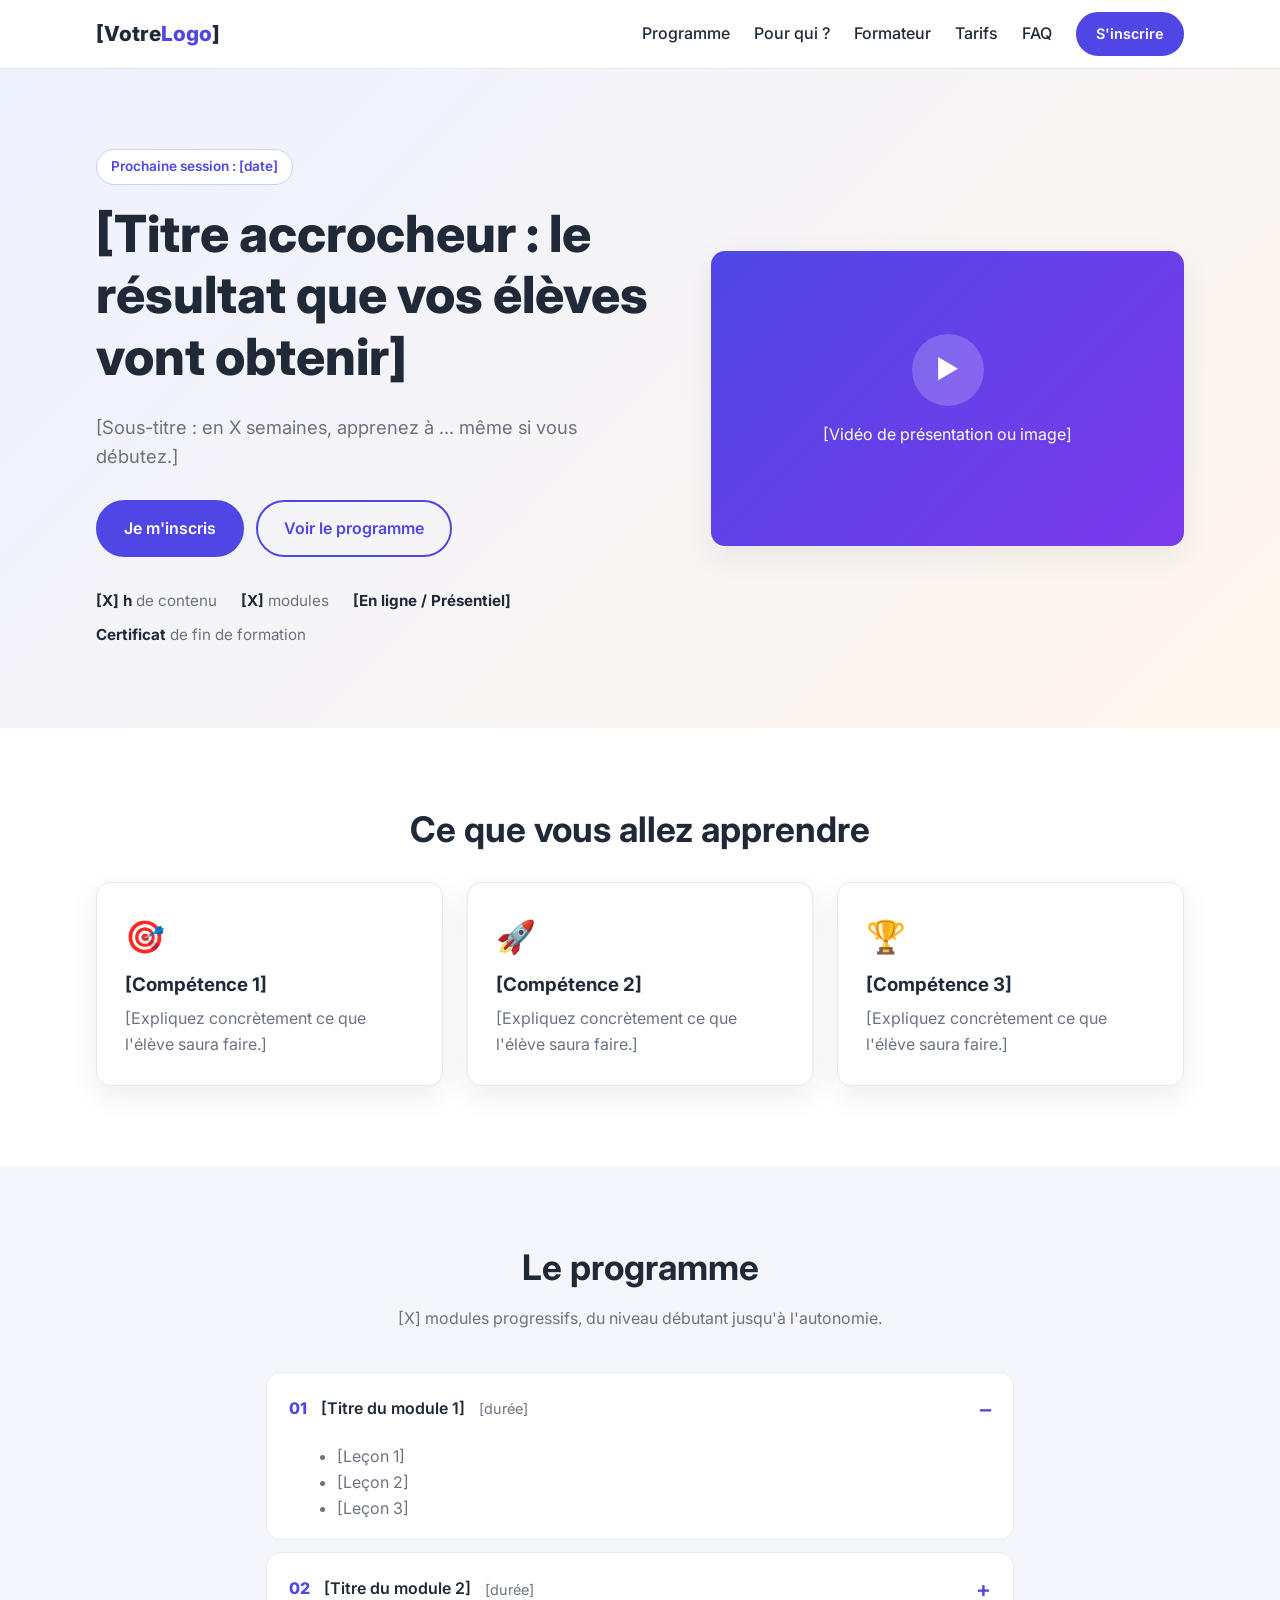
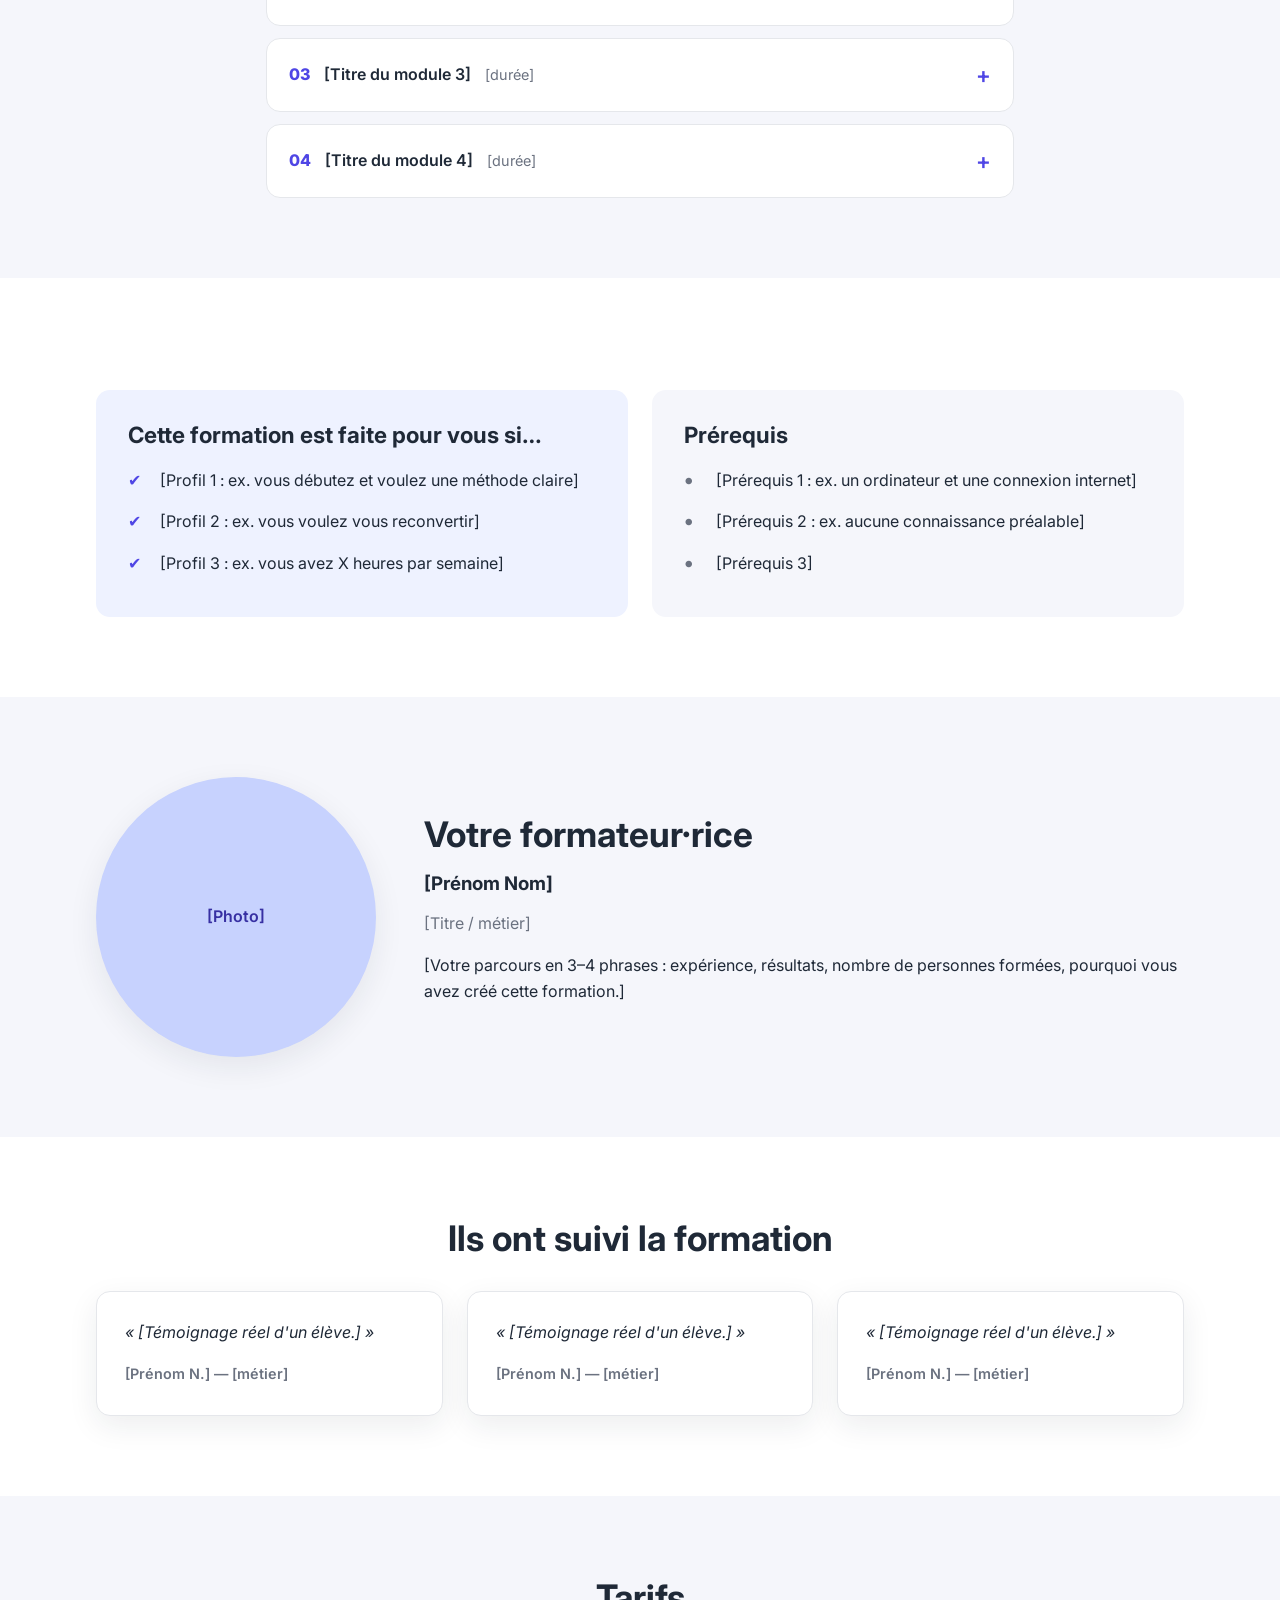
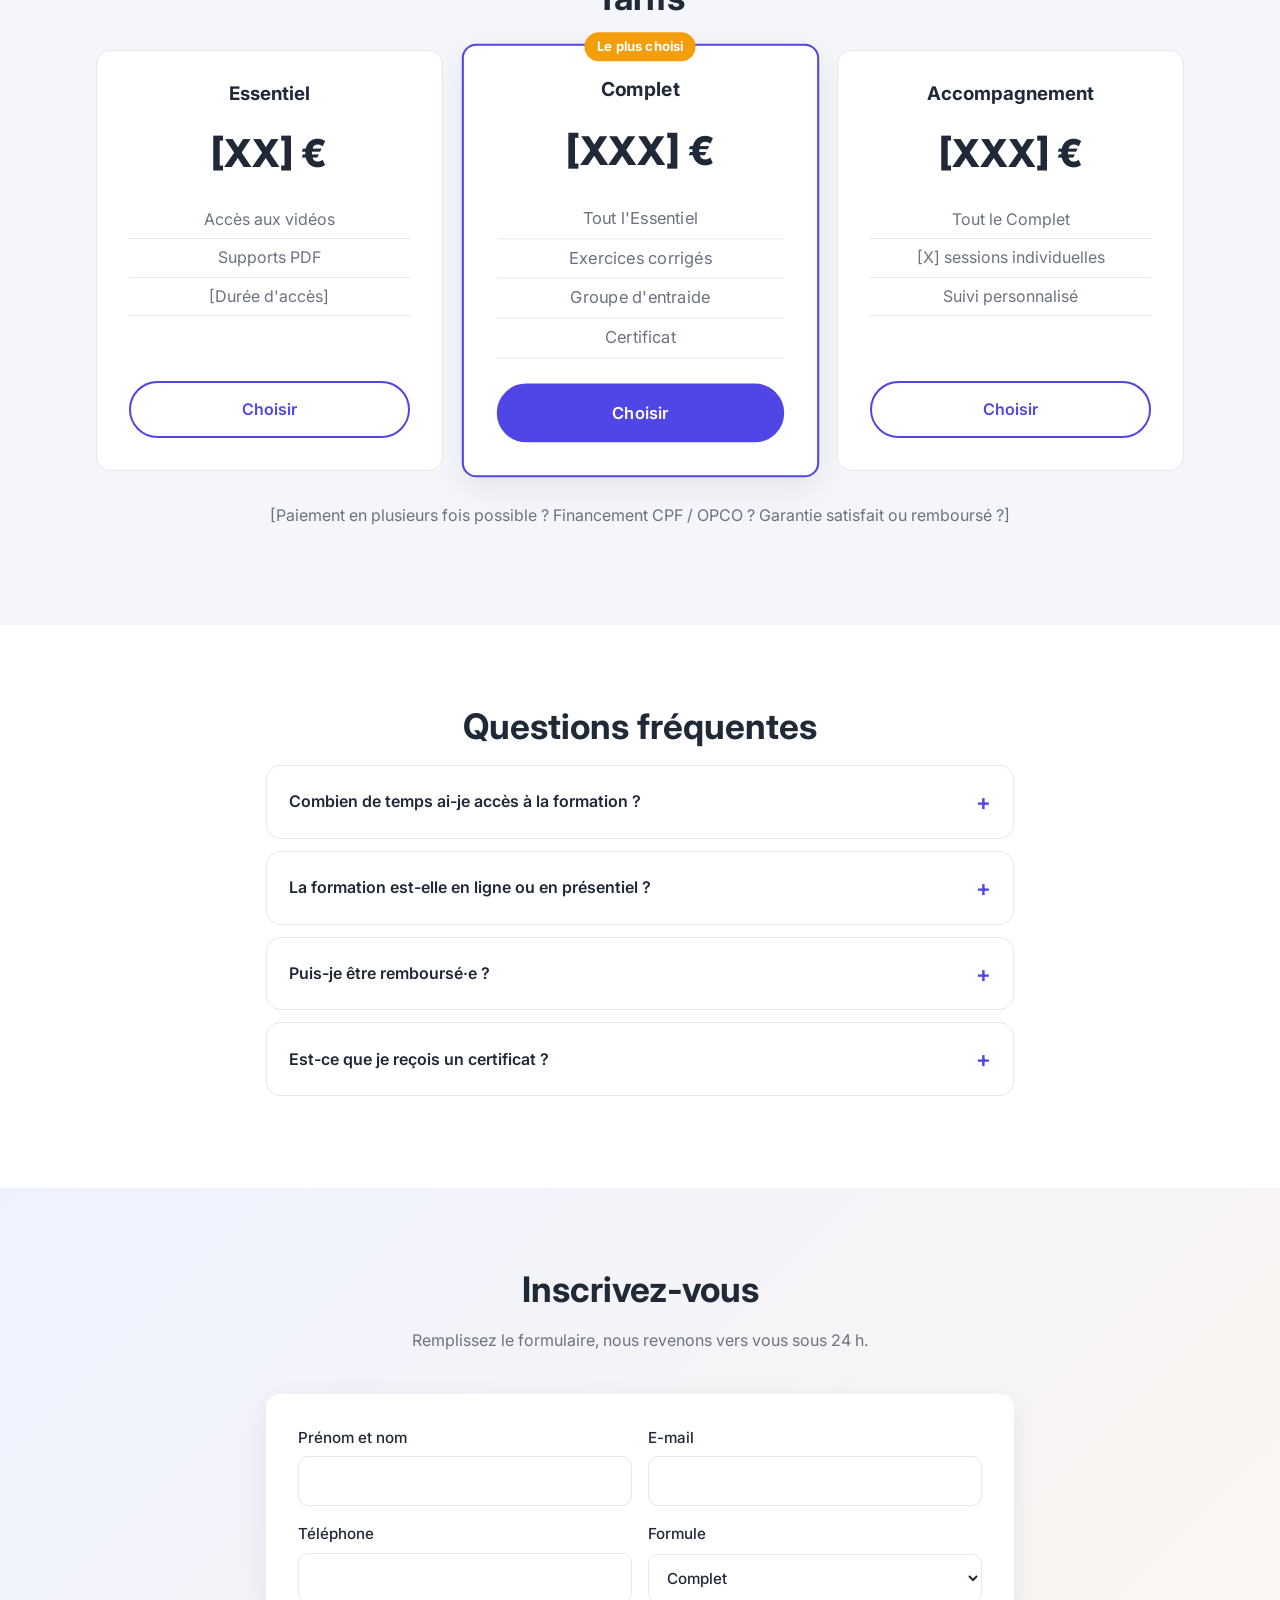
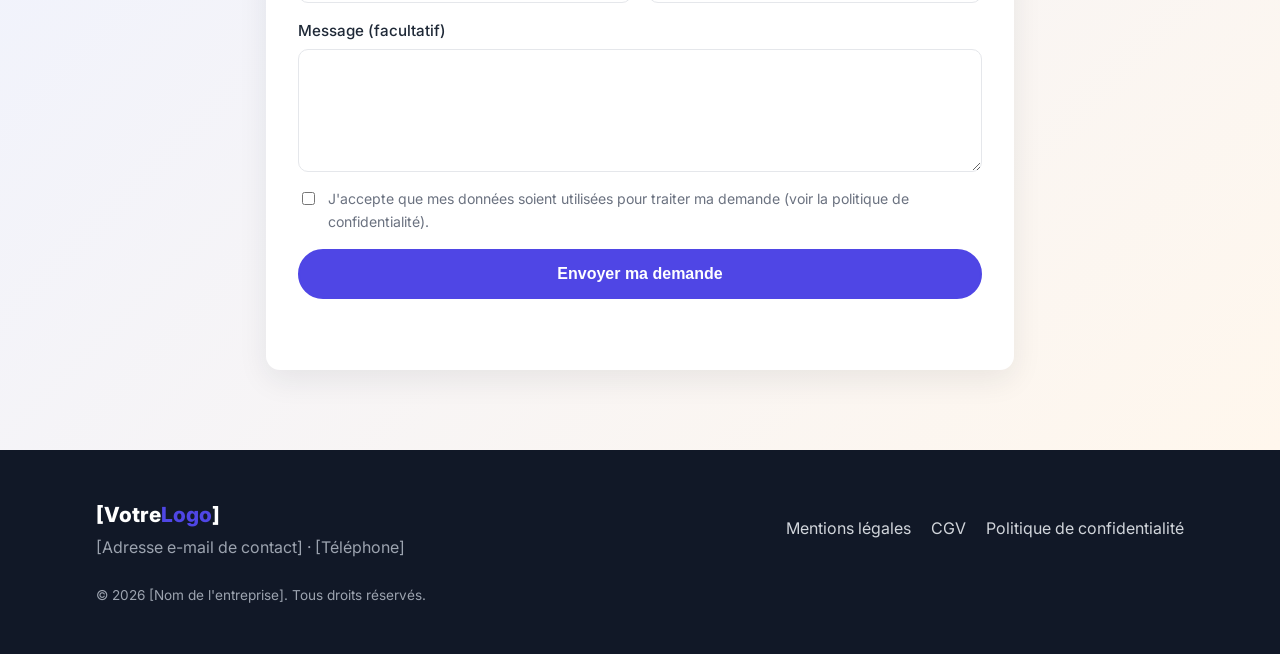
==== index.html @ cbc3aa13 "Ajoute le site vitrine de la formation (modèle à compléter) Page unique responsive : accueil, progra" ====
<!doctype html>
<html lang="fr">
<head>
  <meta charset="utf-8">
  <meta name="viewport" content="width=device-width, initial-scale=1">
  <title>[Nom de la formation] — Formation</title>
  <meta name="description" content="[Description courte de la formation : pour qui, quel résultat, en combien de temps.]">
  <link rel="preconnect" href="https://fonts.googleapis.com">
  <link rel="preconnect" href="https://fonts.gstatic.com" crossorigin>
  <link href="https://fonts.googleapis.com/css2?family=Inter:wght@400;500;600;700;800&display=swap" rel="stylesheet">
  <link rel="stylesheet" href="style.css">
</head>
<body>

  <!-- ===== EN-TÊTE ===== -->
  <header class="header">
    <div class="container header__inner">
      <a href="#" class="logo">[Votre<span>Logo</span>]</a>
      <button class="nav-toggle" aria-label="Ouvrir le menu" aria-expanded="false">☰</button>
      <nav class="nav" id="nav">
        <a href="#programme">Programme</a>
        <a href="#pour-qui">Pour qui ?</a>
        <a href="#formateur">Formateur</a>
        <a href="#tarifs">Tarifs</a>
        <a href="#faq">FAQ</a>
        <a href="#inscription" class="btn btn--small">S'inscrire</a>
      </nav>
    </div>
  </header>

  <main>
    <!-- ===== HERO ===== -->
    <section class="hero">
      <div class="container hero__inner">
        <div class="hero__text">
          <span class="badge">Prochaine session : [date]</span>
          <h1>[Titre accrocheur : le résultat que vos élèves vont obtenir]</h1>
          <p class="lead">[Sous-titre : en X semaines, apprenez à … même si vous débutez.]</p>
          <div class="hero__cta">
            <a href="#inscription" class="btn">Je m'inscris</a>
            <a href="#programme" class="btn btn--ghost">Voir le programme</a>
          </div>
          <ul class="hero__facts">
            <li><strong>[X] h</strong> de contenu</li>
            <li><strong>[X]</strong> modules</li>
            <li><strong>[En ligne / Présentiel]</strong></li>
            <li><strong>Certificat</strong> de fin de formation</li>
          </ul>
        </div>
        <div class="hero__visual" aria-hidden="true">
          <div class="hero__card">
            <div class="hero__play">▶</div>
            <p>[Vidéo de présentation ou image]</p>
          </div>
        </div>
      </div>
    </section>

    <!-- ===== BÉNÉFICES ===== -->
    <section class="section">
      <div class="container">
        <h2 class="section__title">Ce que vous allez apprendre</h2>
        <div class="grid grid--3">
          <article class="card">
            <div class="card__icon">🎯</div>
            <h3>[Compétence 1]</h3>
            <p>[Expliquez concrètement ce que l'élève saura faire.]</p>
          </article>
          <article class="card">
            <div class="card__icon">🚀</div>
            <h3>[Compétence 2]</h3>
            <p>[Expliquez concrètement ce que l'élève saura faire.]</p>
          </article>
          <article class="card">
            <div class="card__icon">🏆</div>
            <h3>[Compétence 3]</h3>
            <p>[Expliquez concrètement ce que l'élève saura faire.]</p>
          </article>
        </div>
      </div>
    </section>

    <!-- ===== PROGRAMME ===== -->
    <section class="section section--alt" id="programme">
      <div class="container container--narrow">
        <h2 class="section__title">Le programme</h2>
        <p class="section__intro">[X] modules progressifs, du niveau débutant jusqu'à l'autonomie.</p>
        <div class="modules">
          <details class="module" open>
            <summary><span class="module__num">01</span> [Titre du module 1] <span class="module__time">[durée]</span></summary>
            <ul>
              <li>[Leçon 1]</li>
              <li>[Leçon 2]</li>
              <li>[Leçon 3]</li>
            </ul>
          </details>
          <details class="module">
            <summary><span class="module__num">02</span> [Titre du module 2] <span class="module__time">[durée]</span></summary>
            <ul>
              <li>[Leçon 1]</li>
              <li>[Leçon 2]</li>
              <li>[Leçon 3]</li>
            </ul>
          </details>
          <details class="module">
            <summary><span class="module__num">03</span> [Titre du module 3] <span class="module__time">[durée]</span></summary>
            <ul>
              <li>[Leçon 1]</li>
              <li>[Leçon 2]</li>
              <li>[Leçon 3]</li>
            </ul>
          </details>
          <details class="module">
            <summary><span class="module__num">04</span> [Titre du module 4] <span class="module__time">[durée]</span></summary>
            <ul>
              <li>[Leçon 1]</li>
              <li>[Leçon 2]</li>
              <li>[Projet final / évaluation]</li>
            </ul>
          </details>
        </div>
      </div>
    </section>

    <!-- ===== POUR QUI ===== -->
    <section class="section" id="pour-qui">
      <div class="container grid grid--2">
        <div class="panel panel--yes">
          <h2>Cette formation est faite pour vous si…</h2>
          <ul class="checklist">
            <li>[Profil 1 : ex. vous débutez et voulez une méthode claire]</li>
            <li>[Profil 2 : ex. vous voulez vous reconvertir]</li>
            <li>[Profil 3 : ex. vous avez X heures par semaine]</li>
          </ul>
        </div>
        <div class="panel">
          <h2>Prérequis</h2>
          <ul class="checklist checklist--neutral">
            <li>[Prérequis 1 : ex. un ordinateur et une connexion internet]</li>
            <li>[Prérequis 2 : ex. aucune connaissance préalable]</li>
            <li>[Prérequis 3]</li>
          </ul>
        </div>
      </div>
    </section>

    <!-- ===== FORMATEUR ===== -->
    <section class="section section--alt" id="formateur">
      <div class="container trainer">
        <div class="trainer__photo" aria-label="Photo du formateur">[Photo]</div>
        <div>
          <h2 class="section__title section__title--left">Votre formateur·rice</h2>
          <h3>[Prénom Nom]</h3>
          <p class="muted">[Titre / métier]</p>
          <p>[Votre parcours en 3–4 phrases : expérience, résultats, nombre de personnes formées, pourquoi vous avez créé cette formation.]</p>
        </div>
      </div>
    </section>

    <!-- ===== TÉMOIGNAGES ===== -->
    <section class="section">
      <div class="container">
        <h2 class="section__title">Ils ont suivi la formation</h2>
        <div class="grid grid--3">
          <blockquote class="quote">
            <p>« [Témoignage réel d'un élève.] »</p>
            <cite>[Prénom N.] — [métier]</cite>
          </blockquote>
          <blockquote class="quote">
            <p>« [Témoignage réel d'un élève.] »</p>
            <cite>[Prénom N.] — [métier]</cite>
          </blockquote>
          <blockquote class="quote">
            <p>« [Témoignage réel d'un élève.] »</p>
            <cite>[Prénom N.] — [métier]</cite>
          </blockquote>
        </div>
      </div>
    </section>

    <!-- ===== TARIFS ===== -->
    <section class="section section--alt" id="tarifs">
      <div class="container">
        <h2 class="section__title">Tarifs</h2>
        <div class="grid grid--3 pricing">
          <div class="price">
            <h3>Essentiel</h3>
            <p class="price__amount">[XX] €</p>
            <ul>
              <li>Accès aux vidéos</li>
              <li>Supports PDF</li>
              <li>[Durée d'accès]</li>
            </ul>
            <a href="#inscription" class="btn btn--ghost" data-plan="Essentiel">Choisir</a>
          </div>
          <div class="price price--featured">
            <span class="price__tag">Le plus choisi</span>
            <h3>Complet</h3>
            <p class="price__amount">[XXX] €</p>
            <ul>
              <li>Tout l'Essentiel</li>
              <li>Exercices corrigés</li>
              <li>Groupe d'entraide</li>
              <li>Certificat</li>
            </ul>
            <a href="#inscription" class="btn" data-plan="Complet">Choisir</a>
          </div>
          <div class="price">
            <h3>Accompagnement</h3>
            <p class="price__amount">[XXX] €</p>
            <ul>
              <li>Tout le Complet</li>
              <li>[X] sessions individuelles</li>
              <li>Suivi personnalisé</li>
            </ul>
            <a href="#inscription" class="btn btn--ghost" data-plan="Accompagnement">Choisir</a>
          </div>
        </div>
        <p class="note">[Paiement en plusieurs fois possible ? Financement CPF / OPCO ? Garantie satisfait ou remboursé ?]</p>
      </div>
    </section>

    <!-- ===== FAQ ===== -->
    <section class="section" id="faq">
      <div class="container container--narrow">
        <h2 class="section__title">Questions fréquentes</h2>
        <details class="faq">
          <summary>Combien de temps ai-je accès à la formation ?</summary>
          <p>[Réponse : ex. accès à vie / 12 mois.]</p>
        </details>
        <details class="faq">
          <summary>La formation est-elle en ligne ou en présentiel ?</summary>
          <p>[Réponse.]</p>
        </details>
        <details class="faq">
          <summary>Puis-je être remboursé·e ?</summary>
          <p>[Réponse : conditions de remboursement / droit de rétractation de 14 jours.]</p>
        </details>
        <details class="faq">
          <summary>Est-ce que je reçois un certificat ?</summary>
          <p>[Réponse.]</p>
        </details>
      </div>
    </section>

    <!-- ===== INSCRIPTION ===== -->
    <section class="section section--cta" id="inscription">
      <div class="container container--narrow">
        <h2 class="section__title">Inscrivez-vous</h2>
        <p class="section__intro">Remplissez le formulaire, nous revenons vers vous sous 24 h.</p>
        <!-- Remplacer l'action par votre service (Formspree, Netlify Forms, etc.) ou un lien de paiement -->
        <form class="form" id="form" action="#" method="POST">
          <div class="form__row">
            <label>Prénom et nom
              <input type="text" name="nom" required autocomplete="name">
            </label>
            <label>E-mail
              <input type="email" name="email" required autocomplete="email">
            </label>
          </div>
          <div class="form__row">
            <label>Téléphone
              <input type="tel" name="telephone" autocomplete="tel">
            </label>
            <label>Formule
              <select name="formule" id="formule">
                <option>Essentiel</option>
                <option selected>Complet</option>
                <option>Accompagnement</option>
              </select>
            </label>
          </div>
          <label>Message (facultatif)
            <textarea name="message" rows="4"></textarea>
          </label>
          <label class="form__consent">
            <input type="checkbox" required>
            J'accepte que mes données soient utilisées pour traiter ma demande (voir la politique de confidentialité).
          </label>
          <button type="submit" class="btn btn--full">Envoyer ma demande</button>
          <p class="form__status" id="form-status" role="status"></p>
        </form>
      </div>
    </section>
  </main>

  <!-- ===== PIED DE PAGE ===== -->
  <footer class="footer">
    <div class="container footer__inner">
      <div>
        <p class="logo">[Votre<span>Logo</span>]</p>
        <p class="muted">[Adresse e-mail de contact] · [Téléphone]</p>
      </div>
      <nav>
        <a href="#">Mentions légales</a>
        <a href="#">CGV</a>
        <a href="#">Politique de confidentialité</a>
      </nav>
      <p class="muted">© <span id="year"></span> [Nom de l'entreprise]. Tous droits réservés.</p>
    </div>
  </footer>

  <script src="script.js"></script>
</body>
</html>
---- style.css ----
/* ====== Couleurs : changez-les ici pour adapter le site à votre marque ====== */
:root {
  --primary: #4f46e5;
  --primary-dark: #3730a3;
  --accent: #f59e0b;
  --text: #1f2937;
  --muted: #6b7280;
  --bg: #ffffff;
  --bg-alt: #f5f6fb;
  --border: #e5e7eb;
  --radius: 14px;
  --shadow: 0 10px 30px rgba(31, 41, 55, .08);
}

*, *::before, *::after { box-sizing: border-box; }
html { scroll-behavior: smooth; scroll-padding-top: 80px; }
body {
  margin: 0;
  font-family: "Inter", system-ui, sans-serif;
  color: var(--text);
  background: var(--bg);
  line-height: 1.6;
}
img { max-width: 100%; display: block; }
a { color: var(--primary); }
h1, h2, h3 { line-height: 1.2; margin: 0 0 .5em; }

.container { width: 100%; max-width: 1120px; margin: 0 auto; padding: 0 16px; }
.container--narrow { max-width: 780px; }
.muted { color: var(--muted); }

/* ====== Boutons ====== */
.btn {
  display: inline-block;
  background: var(--primary);
  color: #fff;
  padding: 14px 26px;
  border-radius: 999px;
  border: 2px solid var(--primary);
  font-weight: 600;
  text-decoration: none;
  cursor: pointer;
  font-size: 1rem;
  transition: background .2s, transform .2s;
}
.btn:hover { background: var(--primary-dark); border-color: var(--primary-dark); transform: translateY(-1px); }
.btn--ghost { background: transparent; color: var(--primary); }
.btn--ghost:hover { background: var(--primary); color: #fff; }
.btn--small { padding: 8px 18px; font-size: .9rem; }
.btn--full { width: 100%; }

/* ====== En-tête ====== */
.header {
  position: sticky; top: 0; z-index: 10;
  background: rgba(255,255,255,.92);
  backdrop-filter: blur(8px);
  border-bottom: 1px solid var(--border);
}
.header__inner { display: flex; align-items: center; justify-content: space-between; height: 68px; }
.logo { font-weight: 800; font-size: 1.3rem; color: var(--text); text-decoration: none; margin: 0; }
.logo span { color: var(--primary); }
.nav { display: flex; align-items: center; gap: 24px; }
.nav a:not(.btn) { color: var(--text); text-decoration: none; font-weight: 500; }
.nav a:not(.btn):hover { color: var(--primary); }
.nav a.btn { color: #fff; }
.nav-toggle { display: none; background: none; border: 0; font-size: 1.6rem; cursor: pointer; color: var(--text); }

/* ====== Hero ====== */
.hero {
  background: linear-gradient(135deg, #eef2ff 0%, #fff7ed 100%);
  padding: 80px 0;
}
.hero__inner { display: grid; grid-template-columns: 1.2fr 1fr; gap: 48px; align-items: center; }
.badge {
  display: inline-block; background: #fff; color: var(--primary);
  border: 1px solid #c7d2fe; padding: 6px 14px; border-radius: 999px;
  font-size: .85rem; font-weight: 600; margin-bottom: 18px;
}
.hero h1 { font-size: clamp(2rem, 4.5vw, 3.2rem); font-weight: 800; }
.lead { font-size: 1.15rem; color: var(--muted); margin: 0 0 28px; }
.hero__cta { display: flex; gap: 12px; flex-wrap: wrap; margin-bottom: 32px; }
.hero__facts { list-style: none; padding: 0; margin: 0; display: flex; flex-wrap: wrap; gap: 10px 24px; color: var(--muted); font-size: .95rem; }
.hero__facts strong { color: var(--text); }
.hero__card {
  aspect-ratio: 16/10; border-radius: var(--radius);
  background: linear-gradient(135deg, var(--primary), #7c3aed);
  color: #fff; display: flex; flex-direction: column; align-items: center; justify-content: center;
  box-shadow: var(--shadow);
}
.hero__play {
  width: 72px; height: 72px; border-radius: 50%;
  background: rgba(255,255,255,.2); display: grid; place-items: center; font-size: 1.6rem;
}

/* ====== Sections ====== */
.section { padding: 80px 0; }
.section--alt { background: var(--bg-alt); }
.section__title { text-align: center; font-size: clamp(1.6rem, 3vw, 2.2rem); }
.section__title--left { text-align: left; }
.section__intro { text-align: center; color: var(--muted); margin: 0 auto 40px; max-width: 600px; }
.grid { display: grid; gap: 24px; margin-top: 32px; }
.grid--2 { grid-template-columns: repeat(2, 1fr); }
.grid--3 { grid-template-columns: repeat(3, 1fr); }

.card {
  background: #fff; border: 1px solid var(--border); border-radius: var(--radius);
  padding: 28px; box-shadow: var(--shadow);
}
.card__icon { font-size: 2rem; margin-bottom: 12px; }
.card p { color: var(--muted); margin: 0; }

/* ====== Programme ====== */
.modules { display: grid; gap: 12px; }
.module, .faq {
  background: #fff; border: 1px solid var(--border); border-radius: var(--radius);
  padding: 0 22px;
}
.module summary, .faq summary {
  cursor: pointer; list-style: none; padding: 18px 0; font-weight: 600;
  display: flex; align-items: center; gap: 14px;
}
.module summary::-webkit-details-marker, .faq summary::-webkit-details-marker { display: none; }
.module summary::after, .faq summary::after { content: "+"; margin-left: auto; font-size: 1.4rem; color: var(--primary); }
.module[open] summary::after, .faq[open] summary::after { content: "–"; }
.module__num { color: var(--primary); font-weight: 800; }
.module__time { color: var(--muted); font-weight: 400; font-size: .9rem; }
.module ul { margin: 0 0 18px; padding-left: 48px; color: var(--muted); }
.faq { margin-bottom: 12px; }
.faq p { margin: 0 0 18px; color: var(--muted); }

/* ====== Pour qui ====== */
.panel { background: var(--bg-alt); border-radius: var(--radius); padding: 32px; }
.panel--yes { background: #eef2ff; }
.panel h2 { font-size: 1.4rem; }
.checklist { list-style: none; padding: 0; margin: 0; }
.checklist li { padding: 8px 0 8px 32px; position: relative; }
.checklist li::before { content: "✔"; position: absolute; left: 0; color: var(--primary); font-weight: 700; }
.checklist--neutral li::before { content: "•"; color: var(--muted); font-size: 1.3rem; line-height: 1.2; }

/* ====== Formateur ====== */
.trainer { display: grid; grid-template-columns: 280px 1fr; gap: 48px; align-items: center; }
.trainer__photo {
  aspect-ratio: 1; border-radius: 50%; background: #c7d2fe; color: var(--primary-dark);
  display: grid; place-items: center; font-weight: 600; box-shadow: var(--shadow);
}

/* ====== Témoignages ====== */
.quote { margin: 0; background: #fff; border: 1px solid var(--border); border-radius: var(--radius); padding: 28px; box-shadow: var(--shadow); }
.quote p { margin: 0 0 16px; font-style: italic; }
.quote cite { color: var(--muted); font-style: normal; font-weight: 600; font-size: .9rem; }

/* ====== Tarifs ====== */
.pricing { align-items: stretch; }
.price {
  position: relative; background: #fff; border: 1px solid var(--border); border-radius: var(--radius);
  padding: 32px; display: flex; flex-direction: column; text-align: center;
}
.price--featured { border: 2px solid var(--primary); box-shadow: var(--shadow); transform: scale(1.03); }
.price__tag {
  position: absolute; top: -13px; left: 50%; transform: translateX(-50%);
  background: var(--accent); color: #fff; font-size: .8rem; font-weight: 700;
  padding: 4px 12px; border-radius: 999px; white-space: nowrap;
}
.price__amount { font-size: 2.4rem; font-weight: 800; margin: 8px 0 16px; }
.price ul { list-style: none; padding: 0; margin: 0 0 24px; flex: 1; color: var(--muted); }
.price li { padding: 6px 0; border-bottom: 1px solid var(--border); }
.note { text-align: center; color: var(--muted); margin-top: 32px; }

/* ====== Formulaire ====== */
.section--cta { background: linear-gradient(135deg, #eef2ff 0%, #fff7ed 100%); }
.form { background: #fff; padding: 32px; border-radius: var(--radius); box-shadow: var(--shadow); display: grid; gap: 16px; }
.form__row { display: grid; grid-template-columns: 1fr 1fr; gap: 16px; }
.form label { display: grid; gap: 6px; font-weight: 500; font-size: .95rem; }
.form input, .form select, .form textarea {
  font: inherit; padding: 12px 14px; border: 1px solid var(--border); border-radius: 10px; background: #fff; color: var(--text);
}
.form input:focus, .form select:focus, .form textarea:focus { outline: 2px solid var(--primary); border-color: transparent; }
.form__consent { display: flex !important; grid-template-columns: none; align-items: flex-start; gap: 10px !important; font-weight: 400 !important; color: var(--muted); font-size: .88rem !important; }
.form__consent input { margin-top: 4px; }
.form__status { margin: 0; text-align: center; font-weight: 600; color: #059669; min-height: 1.4em; }

/* ====== Pied de page ====== */
.footer { background: #111827; color: #d1d5db; padding: 48px 0; }
.footer .logo { color: #fff; }
.footer__inner { display: grid; gap: 20px; grid-template-columns: 1fr auto; align-items: center; }
.footer nav { display: flex; gap: 20px; flex-wrap: wrap; }
.footer a { color: #d1d5db; text-decoration: none; }
.footer a:hover { color: #fff; }
.footer .muted { color: #9ca3af; margin: 4px 0 0; }
.footer__inner > p { grid-column: 1 / -1; font-size: .85rem; }

/* ====== Responsive (mobile / tablette) ====== */
@media (max-width: 900px) {
  .hero__inner, .trainer, .grid--2, .grid--3 { grid-template-columns: 1fr; }
  .hero { padding: 48px 0; }
  .section { padding: 56px 0; }
  .trainer__photo { max-width: 200px; margin: 0 auto; }
  .price--featured { transform: none; }
  .footer__inner { grid-template-columns: 1fr; }
}
@media (max-width: 760px) {
  .nav-toggle { display: block; }
  .nav {
    display: none; position: absolute; top: 68px; left: 0; right: 0;
    flex-direction: column; background: #fff; padding: 20px 16px; gap: 16px;
    border-bottom: 1px solid var(--border); box-shadow: var(--shadow);
  }
  .nav.is-open { display: flex; }
  .form__row { grid-template-columns: 1fr; }
  .form { padding: 22px; }
}
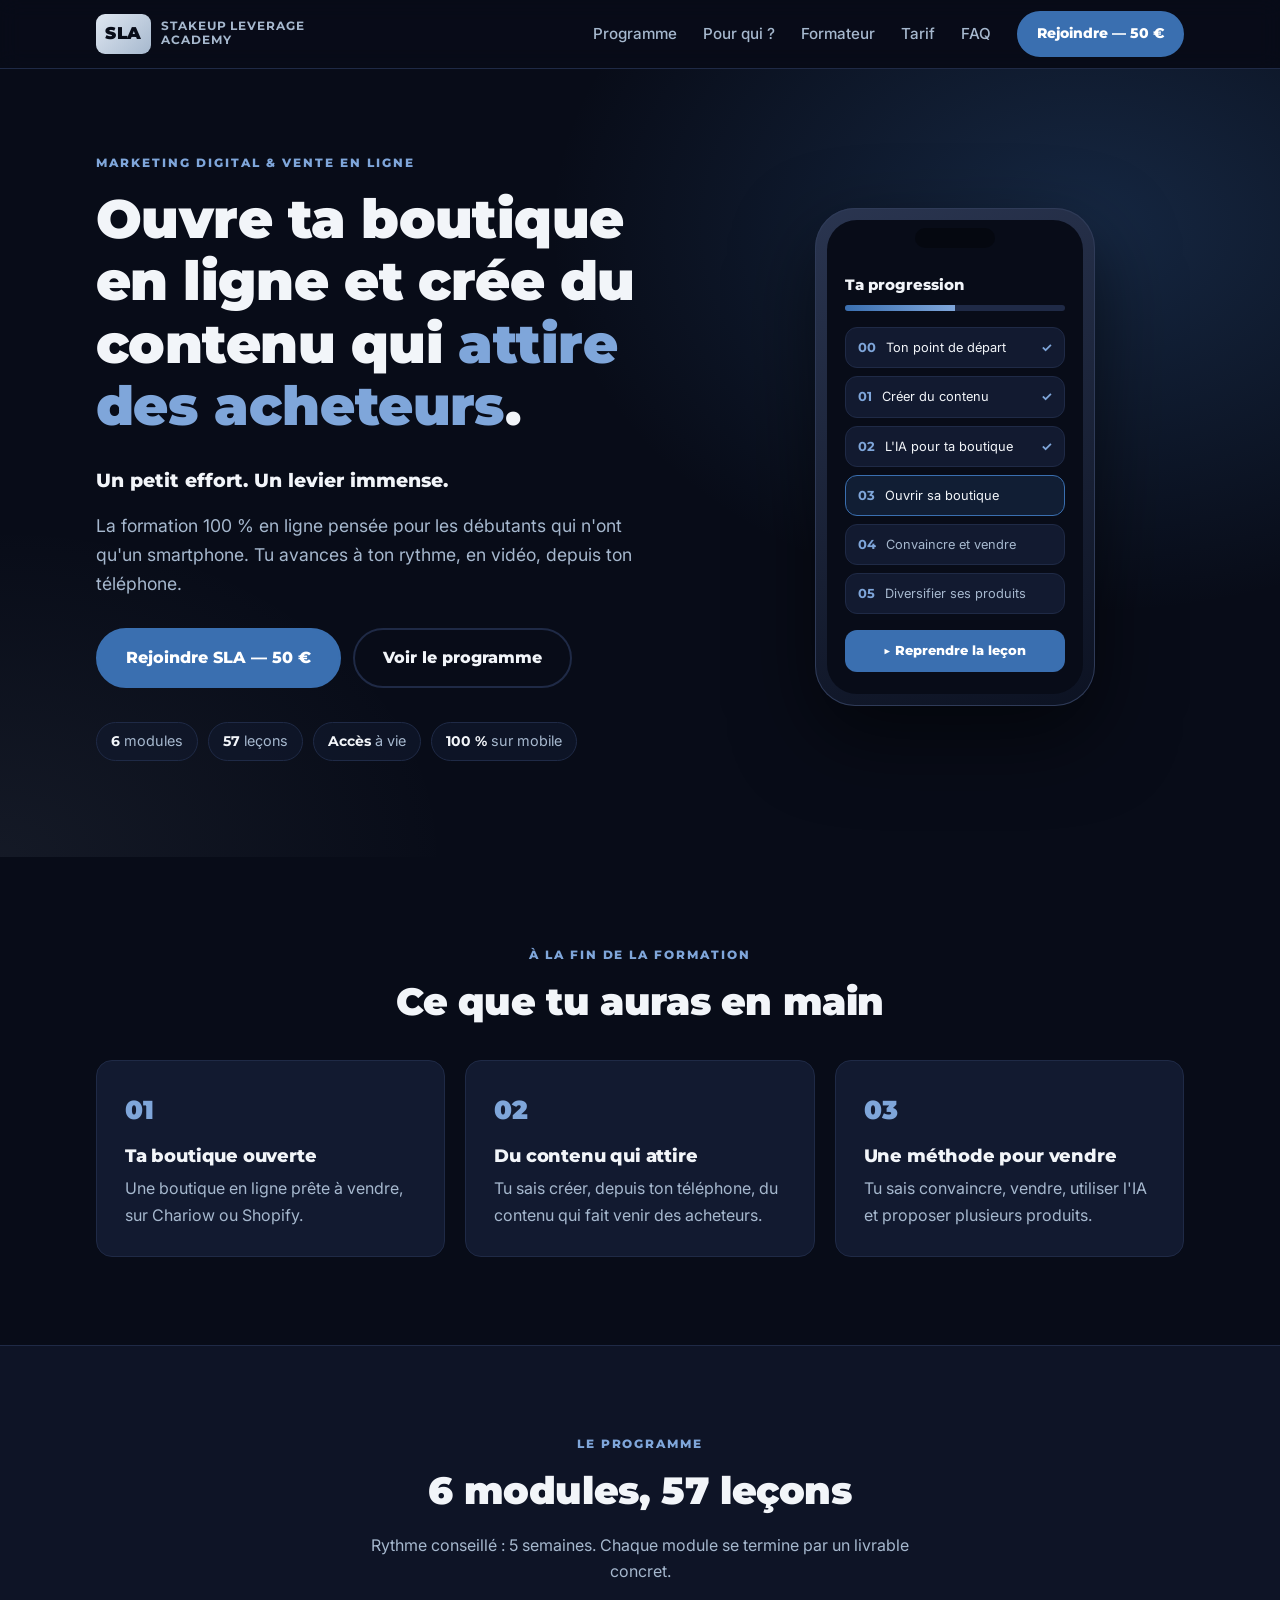
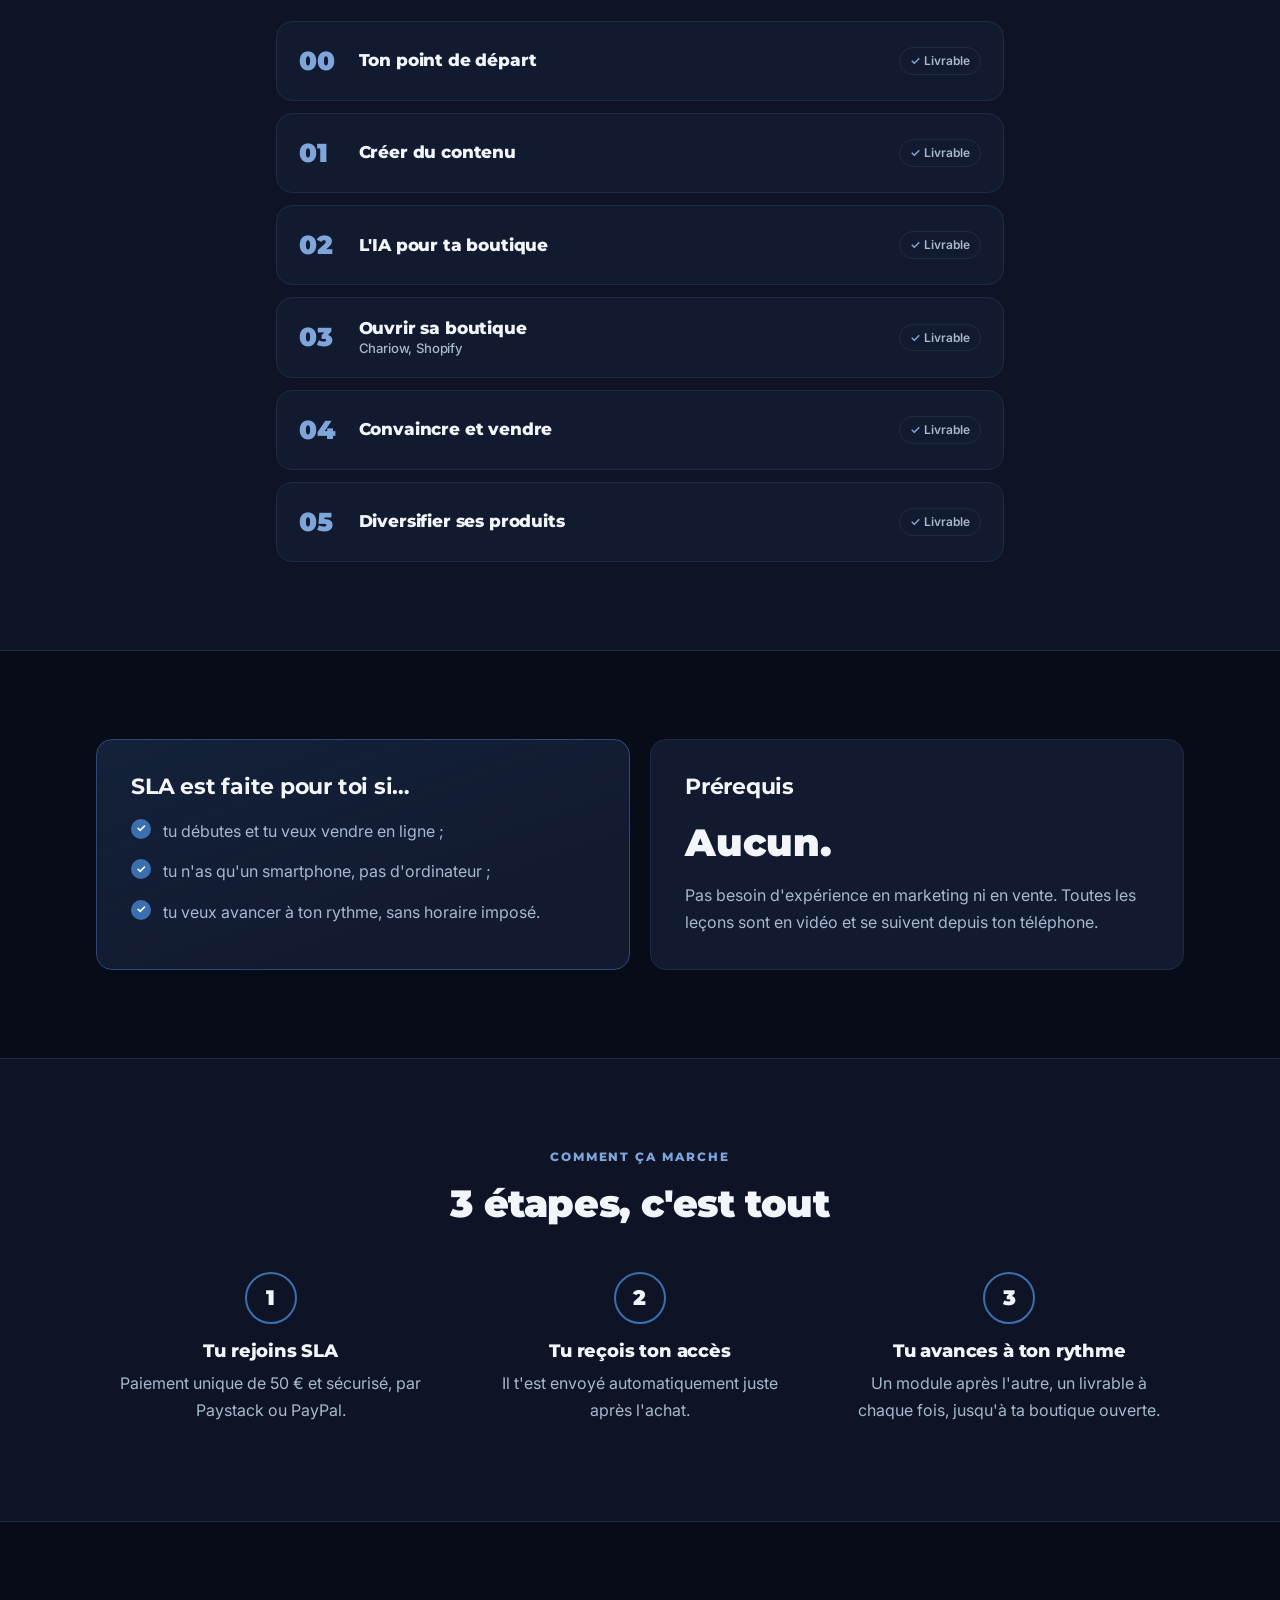
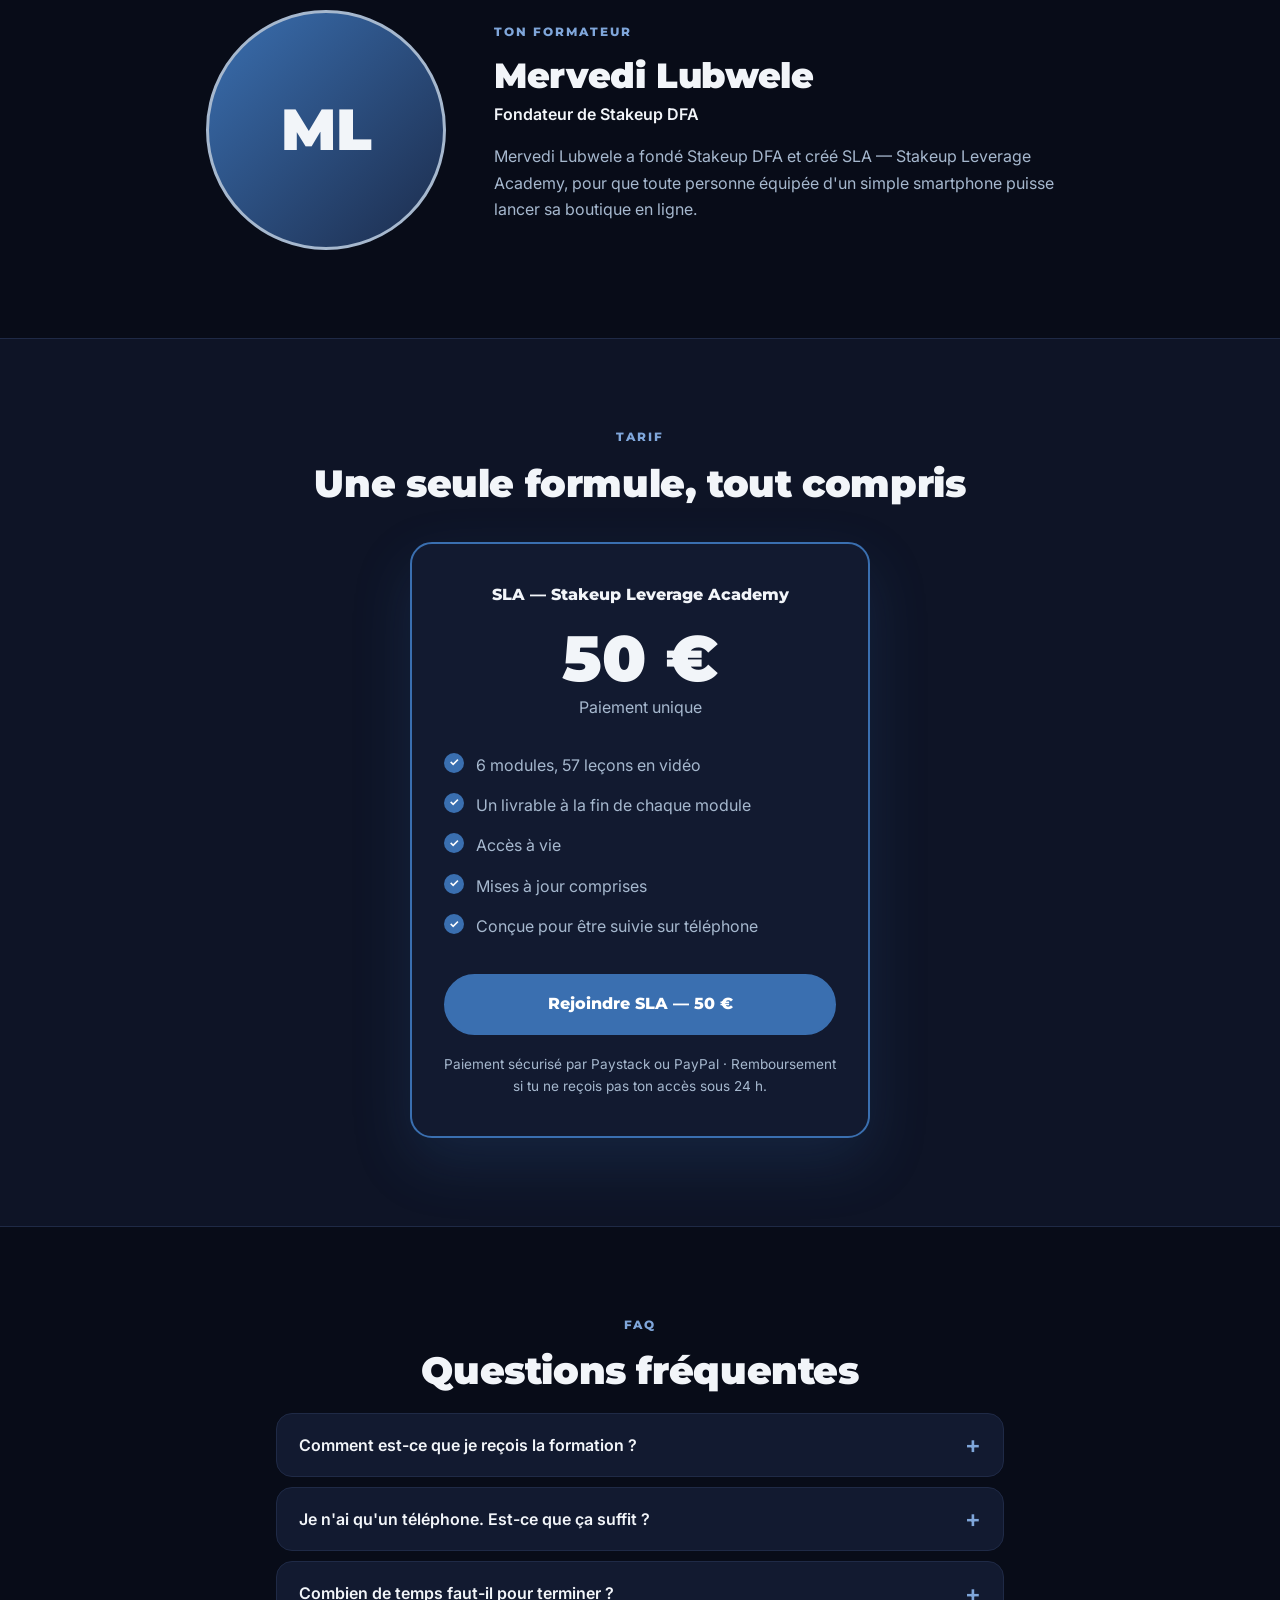
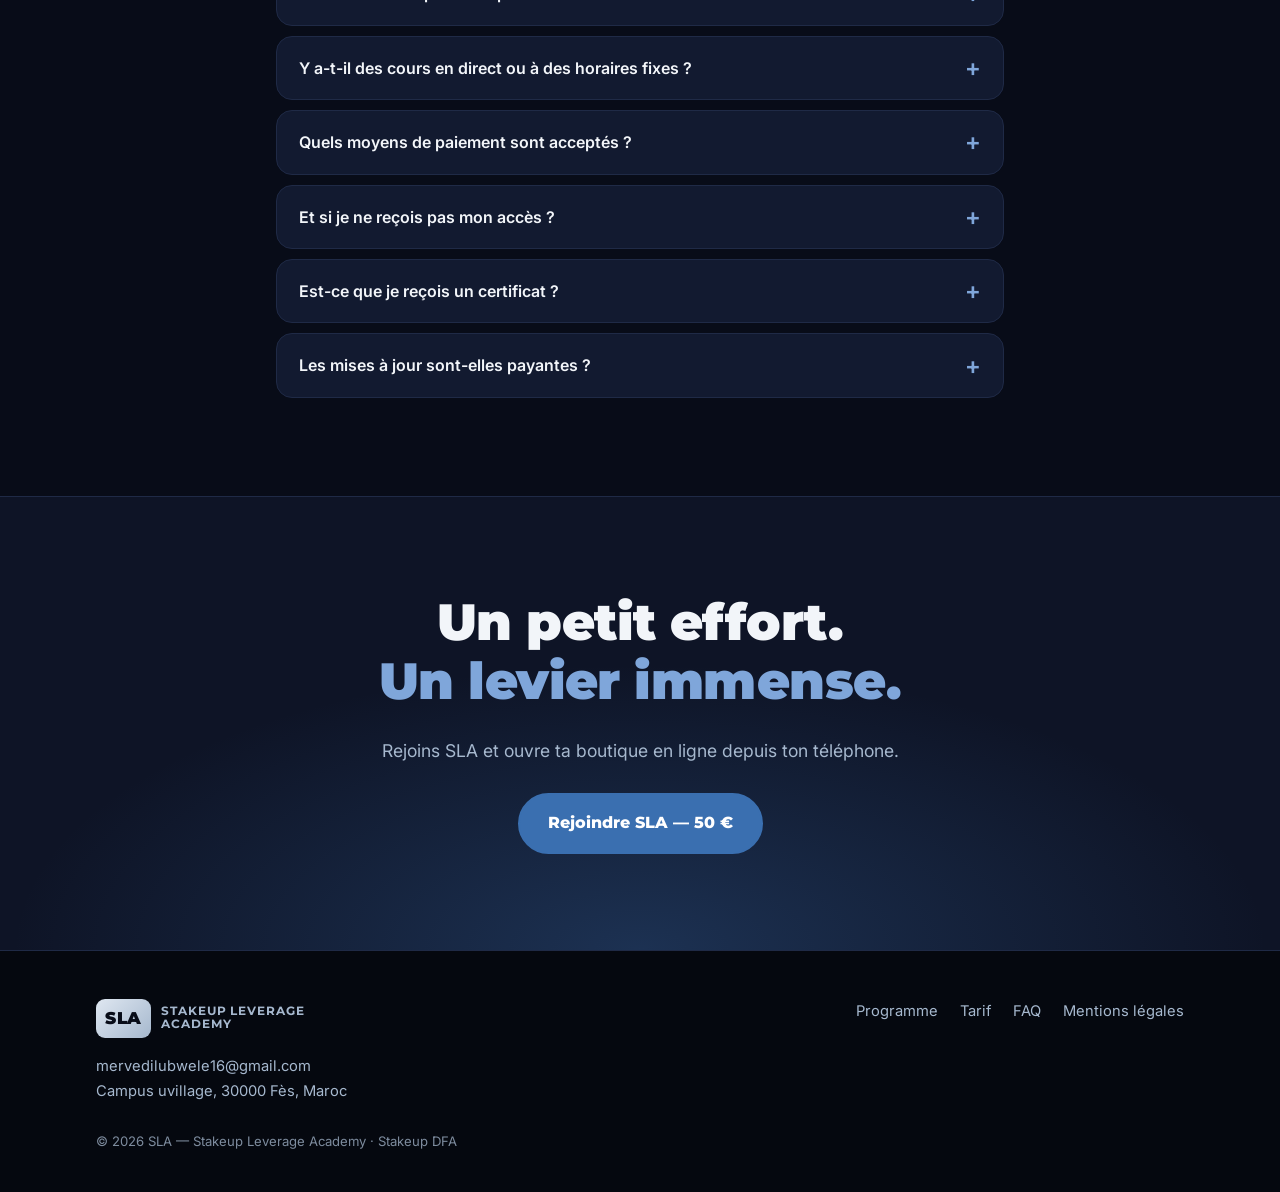
==== commit 20567f3f: "Personnalise le site pour SLA — Stakeup Leverage Academy Contenu réel (programme, public, tarif 50 €" ====
--- a/index.html
+++ b/index.html
@@ -3,78 +3,106 @@
 <head>
   <meta charset="utf-8">
   <meta name="viewport" content="width=device-width, initial-scale=1">
-  <title>[Nom de la formation] — Formation</title>
-  <meta name="description" content="[Description courte de la formation : pour qui, quel résultat, en combien de temps.]">
+  <title>SLA — Stakeup Leverage Academy</title>
+  <meta name="description" content="Formation 100 % en ligne en marketing digital et vente en ligne : ouvre ta boutique et crée du contenu qui attire des acheteurs, depuis ton téléphone. 6 modules, 57 leçons, accès à vie, 50 €.">
+  <meta name="theme-color" content="#080C18">
+  <meta property="og:title" content="SLA — Stakeup Leverage Academy">
+  <meta property="og:description" content="Un petit effort. Un levier immense. Ouvre ta boutique en ligne et crée du contenu qui attire des acheteurs, depuis ton téléphone.">
+  <meta property="og:type" content="website">
+  <link rel="icon" href="data:image/svg+xml,%3Csvg xmlns='http://www.w3.org/2000/svg' viewBox='0 0 64 64'%3E%3Crect width='64' height='64' rx='14' fill='%23080C18'/%3E%3Ctext x='32' y='42' font-family='Arial' font-weight='900' font-size='24' fill='%23A6B8CE' text-anchor='middle'%3ESLA%3C/text%3E%3C/svg%3E">
   <link rel="preconnect" href="https://fonts.googleapis.com">
   <link rel="preconnect" href="https://fonts.gstatic.com" crossorigin>
-  <link href="https://fonts.googleapis.com/css2?family=Inter:wght@400;500;600;700;800&display=swap" rel="stylesheet">
+  <link href="https://fonts.googleapis.com/css2?family=Montserrat:wght@700;800;900&family=Inter:wght@400;500;600&display=swap" rel="stylesheet">
   <link rel="stylesheet" href="style.css">
 </head>
 <body>
 
-  <!-- ===== EN-TÊTE ===== -->
+  <!-- Lien d'achat (boutique Shopify) : il apparaît sur tous les boutons "Rejoindre".
+       https://rwr6z0-er.myshopify.com/products/sla-stakeup-leverage-academy -->
+
   <header class="header">
     <div class="container header__inner">
-      <a href="#" class="logo">[Votre<span>Logo</span>]</a>
-      <button class="nav-toggle" aria-label="Ouvrir le menu" aria-expanded="false">☰</button>
+      <!-- Pour mettre le vrai logo : remplacer ce bloc par <img src="logo.png" alt="SLA" height="40"> -->
+      <a href="#" class="logo" aria-label="SLA — Stakeup Leverage Academy, accueil">
+        <span class="logo__mark">SLA</span>
+        <span class="logo__name">Stakeup Leverage<br>Academy</span>
+      </a>
+      <button class="nav-toggle" aria-label="Ouvrir le menu" aria-expanded="false" aria-controls="nav">
+        <span></span><span></span><span></span>
+      </button>
       <nav class="nav" id="nav">
         <a href="#programme">Programme</a>
         <a href="#pour-qui">Pour qui ?</a>
         <a href="#formateur">Formateur</a>
-        <a href="#tarifs">Tarifs</a>
+        <a href="#tarif">Tarif</a>
         <a href="#faq">FAQ</a>
-        <a href="#inscription" class="btn btn--small">S'inscrire</a>
+        <a href="https://rwr6z0-er.myshopify.com/products/sla-stakeup-leverage-academy" class="btn btn--small">Rejoindre — 50 €</a>
       </nav>
     </div>
   </header>
 
   <main>
-    <!-- ===== HERO ===== -->
+    <!-- ===== ACCUEIL ===== -->
     <section class="hero">
       <div class="container hero__inner">
         <div class="hero__text">
-          <span class="badge">Prochaine session : [date]</span>
-          <h1>[Titre accrocheur : le résultat que vos élèves vont obtenir]</h1>
-          <p class="lead">[Sous-titre : en X semaines, apprenez à … même si vous débutez.]</p>
+          <p class="eyebrow">Marketing digital &amp; vente en ligne</p>
+          <h1>Ouvre ta boutique en ligne et crée du contenu qui <span class="hl">attire des acheteurs</span>.</h1>
+          <p class="tagline">Un petit effort. Un levier immense.</p>
+          <p class="lead">La formation 100 % en ligne pensée pour les débutants qui n'ont qu'un smartphone. Tu avances à ton rythme, en vidéo, depuis ton téléphone.</p>
           <div class="hero__cta">
-            <a href="#inscription" class="btn">Je m'inscris</a>
+            <a href="https://rwr6z0-er.myshopify.com/products/sla-stakeup-leverage-academy" class="btn">Rejoindre SLA — 50 €</a>
             <a href="#programme" class="btn btn--ghost">Voir le programme</a>
           </div>
-          <ul class="hero__facts">
-            <li><strong>[X] h</strong> de contenu</li>
-            <li><strong>[X]</strong> modules</li>
-            <li><strong>[En ligne / Présentiel]</strong></li>
-            <li><strong>Certificat</strong> de fin de formation</li>
+          <ul class="facts">
+            <li><strong>6</strong> modules</li>
+            <li><strong>57</strong> leçons</li>
+            <li><strong>Accès</strong> à vie</li>
+            <li><strong>100 %</strong> sur mobile</li>
           </ul>
         </div>
+
         <div class="hero__visual" aria-hidden="true">
-          <div class="hero__card">
-            <div class="hero__play">▶</div>
-            <p>[Vidéo de présentation ou image]</p>
-          </div>
-        </div>
-      </div>
-    </section>
-
-    <!-- ===== BÉNÉFICES ===== -->
+          <div class="phone">
+            <div class="phone__notch"></div>
+            <div class="phone__screen">
+              <p class="phone__label">Ta progression</p>
+              <div class="phone__bar"><span style="width:50%"></span></div>
+              <ul class="phone__list">
+                <li class="done"><b>00</b> Ton point de départ</li>
+                <li class="done"><b>01</b> Créer du contenu</li>
+                <li class="done"><b>02</b> L'IA pour ta boutique</li>
+                <li class="now"><b>03</b> Ouvrir sa boutique</li>
+                <li><b>04</b> Convaincre et vendre</li>
+                <li><b>05</b> Diversifier ses produits</li>
+              </ul>
+              <div class="phone__play">▶ Reprendre la leçon</div>
+            </div>
+          </div>
+        </div>
+      </div>
+    </section>
+
+    <!-- ===== RÉSULTATS ===== -->
     <section class="section">
       <div class="container">
-        <h2 class="section__title">Ce que vous allez apprendre</h2>
+        <p class="eyebrow eyebrow--center">À la fin de la formation</p>
+        <h2 class="section__title">Ce que tu auras en main</h2>
         <div class="grid grid--3">
           <article class="card">
-            <div class="card__icon">🎯</div>
-            <h3>[Compétence 1]</h3>
-            <p>[Expliquez concrètement ce que l'élève saura faire.]</p>
+            <div class="card__icon">01</div>
+            <h3>Ta boutique ouverte</h3>
+            <p>Une boutique en ligne prête à vendre, sur Chariow ou Shopify.</p>
           </article>
           <article class="card">
-            <div class="card__icon">🚀</div>
-            <h3>[Compétence 2]</h3>
-            <p>[Expliquez concrètement ce que l'élève saura faire.]</p>
+            <div class="card__icon">02</div>
+            <h3>Du contenu qui attire</h3>
+            <p>Tu sais créer, depuis ton téléphone, du contenu qui fait venir des acheteurs.</p>
           </article>
           <article class="card">
-            <div class="card__icon">🏆</div>
-            <h3>[Compétence 3]</h3>
-            <p>[Expliquez concrètement ce que l'élève saura faire.]</p>
+            <div class="card__icon">03</div>
+            <h3>Une méthode pour vendre</h3>
+            <p>Tu sais convaincre, vendre, utiliser l'IA et proposer plusieurs produits.</p>
           </article>
         </div>
       </div>
@@ -83,222 +111,195 @@
     <!-- ===== PROGRAMME ===== -->
     <section class="section section--alt" id="programme">
       <div class="container container--narrow">
-        <h2 class="section__title">Le programme</h2>
-        <p class="section__intro">[X] modules progressifs, du niveau débutant jusqu'à l'autonomie.</p>
-        <div class="modules">
-          <details class="module" open>
-            <summary><span class="module__num">01</span> [Titre du module 1] <span class="module__time">[durée]</span></summary>
-            <ul>
-              <li>[Leçon 1]</li>
-              <li>[Leçon 2]</li>
-              <li>[Leçon 3]</li>
-            </ul>
-          </details>
-          <details class="module">
-            <summary><span class="module__num">02</span> [Titre du module 2] <span class="module__time">[durée]</span></summary>
-            <ul>
-              <li>[Leçon 1]</li>
-              <li>[Leçon 2]</li>
-              <li>[Leçon 3]</li>
-            </ul>
-          </details>
-          <details class="module">
-            <summary><span class="module__num">03</span> [Titre du module 3] <span class="module__time">[durée]</span></summary>
-            <ul>
-              <li>[Leçon 1]</li>
-              <li>[Leçon 2]</li>
-              <li>[Leçon 3]</li>
-            </ul>
-          </details>
-          <details class="module">
-            <summary><span class="module__num">04</span> [Titre du module 4] <span class="module__time">[durée]</span></summary>
-            <ul>
-              <li>[Leçon 1]</li>
-              <li>[Leçon 2]</li>
-              <li>[Projet final / évaluation]</li>
-            </ul>
-          </details>
-        </div>
+        <p class="eyebrow eyebrow--center">Le programme</p>
+        <h2 class="section__title">6 modules, 57 leçons</h2>
+        <p class="section__intro">Rythme conseillé : 5 semaines. Chaque module se termine par un livrable concret.</p>
+        <ol class="modules">
+          <li class="module">
+            <span class="module__num">00</span>
+            <div><h3>Ton point de départ</h3><span class="module__tag">Livrable</span></div>
+          </li>
+          <li class="module">
+            <span class="module__num">01</span>
+            <div><h3>Créer du contenu</h3><span class="module__tag">Livrable</span></div>
+          </li>
+          <li class="module">
+            <span class="module__num">02</span>
+            <div><h3>L'IA pour ta boutique</h3><span class="module__tag">Livrable</span></div>
+          </li>
+          <li class="module">
+            <span class="module__num">03</span>
+            <div><h3>Ouvrir sa boutique <small>Chariow, Shopify</small></h3><span class="module__tag">Livrable</span></div>
+          </li>
+          <li class="module">
+            <span class="module__num">04</span>
+            <div><h3>Convaincre et vendre</h3><span class="module__tag">Livrable</span></div>
+          </li>
+          <li class="module">
+            <span class="module__num">05</span>
+            <div><h3>Diversifier ses produits</h3><span class="module__tag">Livrable</span></div>
+          </li>
+        </ol>
       </div>
     </section>
 
     <!-- ===== POUR QUI ===== -->
     <section class="section" id="pour-qui">
       <div class="container grid grid--2">
-        <div class="panel panel--yes">
-          <h2>Cette formation est faite pour vous si…</h2>
+        <div class="panel panel--accent">
+          <h2>SLA est faite pour toi si…</h2>
           <ul class="checklist">
-            <li>[Profil 1 : ex. vous débutez et voulez une méthode claire]</li>
-            <li>[Profil 2 : ex. vous voulez vous reconvertir]</li>
-            <li>[Profil 3 : ex. vous avez X heures par semaine]</li>
+            <li>tu débutes et tu veux vendre en ligne ;</li>
+            <li>tu n'as qu'un smartphone, pas d'ordinateur ;</li>
+            <li>tu veux avancer à ton rythme, sans horaire imposé.</li>
           </ul>
         </div>
         <div class="panel">
           <h2>Prérequis</h2>
-          <ul class="checklist checklist--neutral">
-            <li>[Prérequis 1 : ex. un ordinateur et une connexion internet]</li>
-            <li>[Prérequis 2 : ex. aucune connaissance préalable]</li>
-            <li>[Prérequis 3]</li>
+          <p class="panel__big">Aucun.</p>
+          <p>Pas besoin d'expérience en marketing ni en vente. Toutes les leçons sont en vidéo et se suivent depuis ton téléphone.</p>
+        </div>
+      </div>
+    </section>
+
+    <!-- ===== COMMENT ÇA MARCHE ===== -->
+    <section class="section section--alt">
+      <div class="container">
+        <p class="eyebrow eyebrow--center">Comment ça marche</p>
+        <h2 class="section__title">3 étapes, c'est tout</h2>
+        <div class="grid grid--3 steps">
+          <div class="step">
+            <span class="step__num">1</span>
+            <h3>Tu rejoins SLA</h3>
+            <p>Paiement unique de 50 € et sécurisé, par Paystack ou PayPal.</p>
+          </div>
+          <div class="step">
+            <span class="step__num">2</span>
+            <h3>Tu reçois ton accès</h3>
+            <p>Il t'est envoyé automatiquement juste après l'achat.</p>
+          </div>
+          <div class="step">
+            <span class="step__num">3</span>
+            <h3>Tu avances à ton rythme</h3>
+            <p>Un module après l'autre, un livrable à chaque fois, jusqu'à ta boutique ouverte.</p>
+          </div>
+        </div>
+      </div>
+    </section>
+
+    <!-- ===== FORMATEUR ===== -->
+    <section class="section" id="formateur">
+      <div class="container trainer">
+        <!-- Pour mettre la photo : remplacer ce bloc par <img class="trainer__photo" src="mervedi.jpg" alt="Mervedi Lubwele"> -->
+        <div class="trainer__photo" aria-hidden="true">ML</div>
+        <div>
+          <p class="eyebrow">Ton formateur</p>
+          <h2 class="trainer__name">Mervedi Lubwele</h2>
+          <p class="trainer__role">Fondateur de Stakeup DFA</p>
+          <!-- PARCOURS À COMPLÉTER : 3 lignes (expérience, résultats, pourquoi SLA). -->
+          <p>Mervedi Lubwele a fondé Stakeup DFA et créé SLA — Stakeup Leverage Academy, pour que toute personne équipée d'un simple smartphone puisse lancer sa boutique en ligne.</p>
+        </div>
+      </div>
+    </section>
+
+    <!-- ===== TARIF ===== -->
+    <section class="section section--alt" id="tarif">
+      <div class="container container--narrow">
+        <p class="eyebrow eyebrow--center">Tarif</p>
+        <h2 class="section__title">Une seule formule, tout compris</h2>
+        <div class="price">
+          <p class="price__name">SLA — Stakeup Leverage Academy</p>
+          <p class="price__amount">50 €</p>
+          <p class="price__sub">Paiement unique</p>
+          <ul class="checklist">
+            <li>6 modules, 57 leçons en vidéo</li>
+            <li>Un livrable à la fin de chaque module</li>
+            <li>Accès à vie</li>
+            <li>Mises à jour comprises</li>
+            <li>Conçue pour être suivie sur téléphone</li>
           </ul>
-        </div>
-      </div>
-    </section>
-
-    <!-- ===== FORMATEUR ===== -->
-    <section class="section section--alt" id="formateur">
-      <div class="container trainer">
-        <div class="trainer__photo" aria-label="Photo du formateur">[Photo]</div>
-        <div>
-          <h2 class="section__title section__title--left">Votre formateur·rice</h2>
-          <h3>[Prénom Nom]</h3>
-          <p class="muted">[Titre / métier]</p>
-          <p>[Votre parcours en 3–4 phrases : expérience, résultats, nombre de personnes formées, pourquoi vous avez créé cette formation.]</p>
-        </div>
-      </div>
-    </section>
-
-    <!-- ===== TÉMOIGNAGES ===== -->
-    <section class="section">
-      <div class="container">
-        <h2 class="section__title">Ils ont suivi la formation</h2>
-        <div class="grid grid--3">
-          <blockquote class="quote">
-            <p>« [Témoignage réel d'un élève.] »</p>
-            <cite>[Prénom N.] — [métier]</cite>
-          </blockquote>
-          <blockquote class="quote">
-            <p>« [Témoignage réel d'un élève.] »</p>
-            <cite>[Prénom N.] — [métier]</cite>
-          </blockquote>
-          <blockquote class="quote">
-            <p>« [Témoignage réel d'un élève.] »</p>
-            <cite>[Prénom N.] — [métier]</cite>
-          </blockquote>
-        </div>
-      </div>
-    </section>
-
-    <!-- ===== TARIFS ===== -->
-    <section class="section section--alt" id="tarifs">
-      <div class="container">
-        <h2 class="section__title">Tarifs</h2>
-        <div class="grid grid--3 pricing">
-          <div class="price">
-            <h3>Essentiel</h3>
-            <p class="price__amount">[XX] €</p>
-            <ul>
-              <li>Accès aux vidéos</li>
-              <li>Supports PDF</li>
-              <li>[Durée d'accès]</li>
-            </ul>
-            <a href="#inscription" class="btn btn--ghost" data-plan="Essentiel">Choisir</a>
-          </div>
-          <div class="price price--featured">
-            <span class="price__tag">Le plus choisi</span>
-            <h3>Complet</h3>
-            <p class="price__amount">[XXX] €</p>
-            <ul>
-              <li>Tout l'Essentiel</li>
-              <li>Exercices corrigés</li>
-              <li>Groupe d'entraide</li>
-              <li>Certificat</li>
-            </ul>
-            <a href="#inscription" class="btn" data-plan="Complet">Choisir</a>
-          </div>
-          <div class="price">
-            <h3>Accompagnement</h3>
-            <p class="price__amount">[XXX] €</p>
-            <ul>
-              <li>Tout le Complet</li>
-              <li>[X] sessions individuelles</li>
-              <li>Suivi personnalisé</li>
-            </ul>
-            <a href="#inscription" class="btn btn--ghost" data-plan="Accompagnement">Choisir</a>
-          </div>
-        </div>
-        <p class="note">[Paiement en plusieurs fois possible ? Financement CPF / OPCO ? Garantie satisfait ou remboursé ?]</p>
+          <a href="https://rwr6z0-er.myshopify.com/products/sla-stakeup-leverage-academy" class="btn btn--full">Rejoindre SLA — 50 €</a>
+          <p class="price__note">Paiement sécurisé par Paystack ou PayPal · Remboursement si tu ne reçois pas ton accès sous 24 h.</p>
+        </div>
       </div>
     </section>
 
     <!-- ===== FAQ ===== -->
     <section class="section" id="faq">
       <div class="container container--narrow">
+        <p class="eyebrow eyebrow--center">FAQ</p>
         <h2 class="section__title">Questions fréquentes</h2>
         <details class="faq">
-          <summary>Combien de temps ai-je accès à la formation ?</summary>
-          <p>[Réponse : ex. accès à vie / 12 mois.]</p>
-        </details>
-        <details class="faq">
-          <summary>La formation est-elle en ligne ou en présentiel ?</summary>
-          <p>[Réponse.]</p>
-        </details>
-        <details class="faq">
-          <summary>Puis-je être remboursé·e ?</summary>
-          <p>[Réponse : conditions de remboursement / droit de rétractation de 14 jours.]</p>
+          <summary>Comment est-ce que je reçois la formation ?</summary>
+          <p>Juste après ton paiement, tu reçois automatiquement un PDF qui contient ton accès à la formation.</p>
+        </details>
+        <details class="faq">
+          <summary>Je n'ai qu'un téléphone. Est-ce que ça suffit ?</summary>
+          <p>Oui. SLA est pensée pour être suivie entièrement depuis un smartphone, des vidéos jusqu'à l'ouverture de ta boutique.</p>
+        </details>
+        <details class="faq">
+          <summary>Combien de temps faut-il pour terminer ?</summary>
+          <p>Tu as accès à vie et tu avances à ton rythme. Le rythme conseillé est de 5 semaines.</p>
+        </details>
+        <details class="faq">
+          <summary>Y a-t-il des cours en direct ou à des horaires fixes ?</summary>
+          <p>Non. Tout est en vidéo, disponible quand tu veux. Il n'y a ni date de session ni limite de places.</p>
+        </details>
+        <details class="faq">
+          <summary>Quels moyens de paiement sont acceptés ?</summary>
+          <p>Le paiement se fait sur notre boutique sécurisée, par Paystack ou PayPal. C'est un paiement unique de 50 € ; le paiement en plusieurs fois n'est pas proposé.</p>
+        </details>
+        <details class="faq">
+          <summary>Et si je ne reçois pas mon accès ?</summary>
+          <p>Si tu ne reçois pas ton accès dans les 24 heures qui suivent l'achat, écris-nous à <a href="mailto:mervedilubwele16@gmail.com">mervedilubwele16@gmail.com</a> : tu es remboursé·e.</p>
         </details>
         <details class="faq">
           <summary>Est-ce que je reçois un certificat ?</summary>
-          <p>[Réponse.]</p>
-        </details>
-      </div>
-    </section>
-
-    <!-- ===== INSCRIPTION ===== -->
-    <section class="section section--cta" id="inscription">
-      <div class="container container--narrow">
-        <h2 class="section__title">Inscrivez-vous</h2>
-        <p class="section__intro">Remplissez le formulaire, nous revenons vers vous sous 24 h.</p>
-        <!-- Remplacer l'action par votre service (Formspree, Netlify Forms, etc.) ou un lien de paiement -->
-        <form class="form" id="form" action="#" method="POST">
-          <div class="form__row">
-            <label>Prénom et nom
-              <input type="text" name="nom" required autocomplete="name">
-            </label>
-            <label>E-mail
-              <input type="email" name="email" required autocomplete="email">
-            </label>
-          </div>
-          <div class="form__row">
-            <label>Téléphone
-              <input type="tel" name="telephone" autocomplete="tel">
-            </label>
-            <label>Formule
-              <select name="formule" id="formule">
-                <option>Essentiel</option>
-                <option selected>Complet</option>
-                <option>Accompagnement</option>
-              </select>
-            </label>
-          </div>
-          <label>Message (facultatif)
-            <textarea name="message" rows="4"></textarea>
-          </label>
-          <label class="form__consent">
-            <input type="checkbox" required>
-            J'accepte que mes données soient utilisées pour traiter ma demande (voir la politique de confidentialité).
-          </label>
-          <button type="submit" class="btn btn--full">Envoyer ma demande</button>
-          <p class="form__status" id="form-status" role="status"></p>
-        </form>
+          <p>Non, SLA ne délivre pas de certificat et n'est pas finançable par le CPF ou un OPCO. Ce que tu obtiens, c'est ta boutique ouverte et des livrables concrets.</p>
+        </details>
+        <details class="faq">
+          <summary>Les mises à jour sont-elles payantes ?</summary>
+          <p>Non. Les mises à jour de la formation sont comprises dans ton accès à vie.</p>
+        </details>
+      </div>
+    </section>
+
+    <!-- ===== APPEL FINAL ===== -->
+    <section class="final">
+      <div class="container container--narrow final__inner">
+        <h2>Un petit effort.<br><span class="hl">Un levier immense.</span></h2>
+        <p>Rejoins SLA et ouvre ta boutique en ligne depuis ton téléphone.</p>
+        <a href="https://rwr6z0-er.myshopify.com/products/sla-stakeup-leverage-academy" class="btn">Rejoindre SLA — 50 €</a>
       </div>
     </section>
   </main>
 
-  <!-- ===== PIED DE PAGE ===== -->
   <footer class="footer">
     <div class="container footer__inner">
       <div>
-        <p class="logo">[Votre<span>Logo</span>]</p>
-        <p class="muted">[Adresse e-mail de contact] · [Téléphone]</p>
-      </div>
-      <nav>
-        <a href="#">Mentions légales</a>
-        <a href="#">CGV</a>
-        <a href="#">Politique de confidentialité</a>
+        <a href="#" class="logo">
+          <span class="logo__mark">SLA</span>
+          <span class="logo__name">Stakeup Leverage<br>Academy</span>
+        </a>
+        <p class="footer__contact">
+          <a href="mailto:mervedilubwele16@gmail.com">mervedilubwele16@gmail.com</a><br>
+          Campus uvillage, 30000 Fès, Maroc
+        </p>
+      </div>
+      <nav class="footer__nav">
+        <a href="#programme">Programme</a>
+        <a href="#tarif">Tarif</a>
+        <a href="#faq">FAQ</a>
+        <a href="mentions-legales.html">Mentions légales</a>
       </nav>
-      <p class="muted">© <span id="year"></span> [Nom de l'entreprise]. Tous droits réservés.</p>
+      <p class="footer__copy">© <span id="year">2026</span> SLA — Stakeup Leverage Academy · Stakeup DFA</p>
     </div>
   </footer>
+
+  <!-- Bouton d'achat fixe, visible sur mobile -->
+  <div class="mobile-cta">
+    <a href="https://rwr6z0-er.myshopify.com/products/sla-stakeup-leverage-academy" class="btn btn--full">Rejoindre SLA — 50 €</a>
+  </div>
 
   <script src="script.js"></script>
 </body>
--- a/style.css
+++ b/style.css
@@ -1,211 +1,270 @@
-/* ====== Couleurs : changez-les ici pour adapter le site à votre marque ====== */
+/* ====== Couleurs SLA ====== */
 :root {
-  --primary: #4f46e5;
-  --primary-dark: #3730a3;
-  --accent: #f59e0b;
-  --text: #1f2937;
-  --muted: #6b7280;
-  --bg: #ffffff;
-  --bg-alt: #f5f6fb;
-  --border: #e5e7eb;
-  --radius: 14px;
-  --shadow: 0 10px 30px rgba(31, 41, 55, .08);
+  --night: #080C18;        /* bleu nuit : fond */
+  --night-2: #0E1426;      /* fond des sections alternées */
+  --surface: #121a30;      /* cartes */
+  --border: #1f2a46;
+  --silver: #A6B8CE;       /* argent : texte courant */
+  --white: #F2F5F9;        /* titres */
+  --accent: #3A6FB0;       /* bleu accent : boutons */
+  --accent-hover: #4A80C2;
+  --accent-light: #7FA6DA; /* accent lisible sur fond sombre (liens, chiffres) */
+  --radius: 16px;
+  --font-title: "Montserrat", "Arial Black", system-ui, sans-serif;
+  --font-body: "Inter", system-ui, sans-serif;
 }
 
 *, *::before, *::after { box-sizing: border-box; }
-html { scroll-behavior: smooth; scroll-padding-top: 80px; }
+html { scroll-behavior: smooth; scroll-padding-top: 76px; }
 body {
   margin: 0;
-  font-family: "Inter", system-ui, sans-serif;
-  color: var(--text);
-  background: var(--bg);
-  line-height: 1.6;
+  font-family: var(--font-body);
+  color: var(--silver);
+  background: var(--night);
+  line-height: 1.65;
+  -webkit-font-smoothing: antialiased;
 }
 img { max-width: 100%; display: block; }
-a { color: var(--primary); }
-h1, h2, h3 { line-height: 1.2; margin: 0 0 .5em; }
+a { color: var(--accent-light); }
+h1, h2, h3 { font-family: var(--font-title); color: var(--white); line-height: 1.15; margin: 0 0 .5em; letter-spacing: -.01em; }
+h3 { font-size: 1.15rem; font-weight: 800; }
+.hl { color: var(--accent-light); }
 
 .container { width: 100%; max-width: 1120px; margin: 0 auto; padding: 0 16px; }
-.container--narrow { max-width: 780px; }
-.muted { color: var(--muted); }
+.container--narrow { max-width: 760px; }
+
+.eyebrow {
+  font-family: var(--font-title); font-weight: 800; font-size: .78rem;
+  letter-spacing: .16em; text-transform: uppercase; color: var(--accent-light);
+  margin: 0 0 14px;
+}
+.eyebrow--center { text-align: center; }
 
 /* ====== Boutons ====== */
 .btn {
-  display: inline-block;
-  background: var(--primary);
-  color: #fff;
-  padding: 14px 26px;
-  border-radius: 999px;
-  border: 2px solid var(--primary);
-  font-weight: 600;
-  text-decoration: none;
-  cursor: pointer;
-  font-size: 1rem;
-  transition: background .2s, transform .2s;
-}
-.btn:hover { background: var(--primary-dark); border-color: var(--primary-dark); transform: translateY(-1px); }
-.btn--ghost { background: transparent; color: var(--primary); }
-.btn--ghost:hover { background: var(--primary); color: #fff; }
-.btn--small { padding: 8px 18px; font-size: .9rem; }
-.btn--full { width: 100%; }
+  display: inline-block; text-align: center;
+  background: var(--accent); color: #fff;
+  padding: 15px 28px; border-radius: 999px; border: 2px solid var(--accent);
+  font-family: var(--font-title); font-weight: 800; font-size: 1rem;
+  text-decoration: none; cursor: pointer;
+  transition: background .2s, border-color .2s, transform .2s;
+}
+.btn:hover { background: var(--accent-hover); border-color: var(--accent-hover); transform: translateY(-1px); }
+.btn:focus-visible { outline: 3px solid var(--silver); outline-offset: 3px; }
+.btn--ghost { background: transparent; color: var(--white); border-color: var(--border); }
+.btn--ghost:hover { background: var(--surface); border-color: var(--silver); }
+.btn--small { padding: 9px 18px; font-size: .88rem; }
+.btn--full { display: block; width: 100%; }
 
 /* ====== En-tête ====== */
 .header {
-  position: sticky; top: 0; z-index: 10;
-  background: rgba(255,255,255,.92);
-  backdrop-filter: blur(8px);
+  position: sticky; top: 0; z-index: 20;
+  background: rgba(8, 12, 24, .88);
+  backdrop-filter: blur(10px);
   border-bottom: 1px solid var(--border);
 }
 .header__inner { display: flex; align-items: center; justify-content: space-between; height: 68px; }
-.logo { font-weight: 800; font-size: 1.3rem; color: var(--text); text-decoration: none; margin: 0; }
-.logo span { color: var(--primary); }
-.nav { display: flex; align-items: center; gap: 24px; }
-.nav a:not(.btn) { color: var(--text); text-decoration: none; font-weight: 500; }
-.nav a:not(.btn):hover { color: var(--primary); }
-.nav a.btn { color: #fff; }
-.nav-toggle { display: none; background: none; border: 0; font-size: 1.6rem; cursor: pointer; color: var(--text); }
-
-/* ====== Hero ====== */
+.logo { display: inline-flex; align-items: center; gap: 10px; text-decoration: none; }
+.logo__mark {
+  font-family: var(--font-title); font-weight: 900; font-size: 1.05rem; letter-spacing: .04em;
+  color: var(--night); background: linear-gradient(135deg, #dfe7f1, var(--silver));
+  padding: 6px 9px; border-radius: 9px;
+}
+.logo__name { font-family: var(--font-title); font-weight: 700; font-size: .72rem; line-height: 1.2; color: var(--silver); text-transform: uppercase; letter-spacing: .08em; }
+.nav { display: flex; align-items: center; gap: 26px; }
+.nav a:not(.btn) { color: var(--silver); text-decoration: none; font-weight: 500; font-size: .95rem; }
+.nav a:not(.btn):hover { color: var(--white); }
+.nav-toggle { display: none; width: 44px; height: 44px; background: none; border: 0; cursor: pointer; padding: 10px; }
+.nav-toggle span { display: block; height: 2px; background: var(--white); margin: 5px 0; border-radius: 2px; transition: transform .2s, opacity .2s; }
+.nav-toggle[aria-expanded="true"] span:nth-child(1) { transform: translateY(7px) rotate(45deg); }
+.nav-toggle[aria-expanded="true"] span:nth-child(2) { opacity: 0; }
+.nav-toggle[aria-expanded="true"] span:nth-child(3) { transform: translateY(-7px) rotate(-45deg); }
+
+/* ====== Accueil ====== */
 .hero {
-  background: linear-gradient(135deg, #eef2ff 0%, #fff7ed 100%);
-  padding: 80px 0;
-}
-.hero__inner { display: grid; grid-template-columns: 1.2fr 1fr; gap: 48px; align-items: center; }
-.badge {
-  display: inline-block; background: #fff; color: var(--primary);
-  border: 1px solid #c7d2fe; padding: 6px 14px; border-radius: 999px;
-  font-size: .85rem; font-weight: 600; margin-bottom: 18px;
-}
-.hero h1 { font-size: clamp(2rem, 4.5vw, 3.2rem); font-weight: 800; }
-.lead { font-size: 1.15rem; color: var(--muted); margin: 0 0 28px; }
-.hero__cta { display: flex; gap: 12px; flex-wrap: wrap; margin-bottom: 32px; }
-.hero__facts { list-style: none; padding: 0; margin: 0; display: flex; flex-wrap: wrap; gap: 10px 24px; color: var(--muted); font-size: .95rem; }
-.hero__facts strong { color: var(--text); }
-.hero__card {
-  aspect-ratio: 16/10; border-radius: var(--radius);
-  background: linear-gradient(135deg, var(--primary), #7c3aed);
-  color: #fff; display: flex; flex-direction: column; align-items: center; justify-content: center;
-  box-shadow: var(--shadow);
-}
-.hero__play {
-  width: 72px; height: 72px; border-radius: 50%;
-  background: rgba(255,255,255,.2); display: grid; place-items: center; font-size: 1.6rem;
-}
+  padding: 84px 0 96px;
+  background:
+    radial-gradient(60% 70% at 85% 20%, rgba(58, 111, 176, .28), transparent 70%),
+    radial-gradient(50% 60% at 0% 100%, rgba(166, 184, 206, .08), transparent 70%),
+    var(--night);
+}
+.hero__inner { display: grid; grid-template-columns: 1.25fr 1fr; gap: 56px; align-items: center; }
+.hero h1 { font-size: clamp(2.1rem, 5vw, 3.4rem); font-weight: 900; }
+.tagline { font-family: var(--font-title); font-weight: 800; font-size: 1.2rem; color: var(--white); margin: 0 0 14px; }
+.lead { font-size: 1.1rem; margin: 0 0 30px; max-width: 560px; }
+.hero__cta { display: flex; gap: 12px; flex-wrap: wrap; margin-bottom: 34px; }
+.facts { list-style: none; padding: 0; margin: 0; display: flex; flex-wrap: wrap; gap: 10px; }
+.facts li { border: 1px solid var(--border); border-radius: 999px; padding: 6px 14px; font-size: .9rem; background: rgba(18, 26, 48, .6); }
+.facts strong { color: var(--white); font-family: var(--font-title); }
+
+/* Téléphone décoratif */
+.hero__visual { display: flex; justify-content: center; }
+.phone {
+  width: 280px; padding: 12px; border-radius: 40px;
+  background: linear-gradient(160deg, #2a3550, #0c1222);
+  box-shadow: 0 30px 80px rgba(0, 0, 0, .55), 0 0 0 1px #2f3b58 inset;
+  position: relative;
+}
+.phone__notch { position: absolute; top: 20px; left: 50%; transform: translateX(-50%); width: 80px; height: 20px; background: #050810; border-radius: 12px; z-index: 1; }
+.phone__screen { background: var(--night); border-radius: 30px; padding: 52px 18px 22px; }
+.phone__label { font-family: var(--font-title); font-weight: 800; color: var(--white); margin: 0 0 8px; font-size: .95rem; }
+.phone__bar { height: 6px; border-radius: 6px; background: var(--border); margin-bottom: 16px; overflow: hidden; }
+.phone__bar span { display: block; height: 100%; background: linear-gradient(90deg, var(--accent), var(--accent-light)); }
+.phone__list { list-style: none; margin: 0 0 16px; padding: 0; display: grid; gap: 8px; }
+.phone__list li { background: var(--surface); border: 1px solid var(--border); border-radius: 12px; padding: 9px 12px; font-size: .8rem; display: flex; gap: 10px; align-items: center; }
+.phone__list b { font-family: var(--font-title); color: var(--accent-light); }
+.phone__list li.done { color: var(--white); }
+.phone__list li.done::after { content: "✓"; margin-left: auto; color: var(--accent-light); font-weight: 700; }
+.phone__list li.now { border-color: var(--accent); background: rgba(58, 111, 176, .18); color: var(--white); }
+.phone__play { background: var(--accent); color: #fff; text-align: center; border-radius: 12px; padding: 10px; font-family: var(--font-title); font-weight: 800; font-size: .82rem; }
 
 /* ====== Sections ====== */
-.section { padding: 80px 0; }
-.section--alt { background: var(--bg-alt); }
-.section__title { text-align: center; font-size: clamp(1.6rem, 3vw, 2.2rem); }
-.section__title--left { text-align: left; }
-.section__intro { text-align: center; color: var(--muted); margin: 0 auto 40px; max-width: 600px; }
-.grid { display: grid; gap: 24px; margin-top: 32px; }
-.grid--2 { grid-template-columns: repeat(2, 1fr); }
+.section { padding: 88px 0; }
+.section--alt { background: var(--night-2); border-top: 1px solid var(--border); border-bottom: 1px solid var(--border); }
+.section__title { text-align: center; font-size: clamp(1.7rem, 3.4vw, 2.4rem); font-weight: 900; }
+.section__intro { text-align: center; margin: 0 auto 36px; max-width: 560px; }
+.grid { display: grid; gap: 20px; margin-top: 36px; }
+.grid--2 { grid-template-columns: repeat(2, 1fr); margin-top: 0; }
 .grid--3 { grid-template-columns: repeat(3, 1fr); }
 
-.card {
-  background: #fff; border: 1px solid var(--border); border-radius: var(--radius);
-  padding: 28px; box-shadow: var(--shadow);
-}
-.card__icon { font-size: 2rem; margin-bottom: 12px; }
-.card p { color: var(--muted); margin: 0; }
+.card { background: var(--surface); border: 1px solid var(--border); border-radius: var(--radius); padding: 28px; }
+.card__icon { font-family: var(--font-title); font-weight: 900; font-size: 1.6rem; color: var(--accent-light); margin-bottom: 14px; }
+.card p { margin: 0; }
 
 /* ====== Programme ====== */
-.modules { display: grid; gap: 12px; }
-.module, .faq {
-  background: #fff; border: 1px solid var(--border); border-radius: var(--radius);
-  padding: 0 22px;
-}
-.module summary, .faq summary {
-  cursor: pointer; list-style: none; padding: 18px 0; font-weight: 600;
-  display: flex; align-items: center; gap: 14px;
-}
-.module summary::-webkit-details-marker, .faq summary::-webkit-details-marker { display: none; }
-.module summary::after, .faq summary::after { content: "+"; margin-left: auto; font-size: 1.4rem; color: var(--primary); }
-.module[open] summary::after, .faq[open] summary::after { content: "–"; }
-.module__num { color: var(--primary); font-weight: 800; }
-.module__time { color: var(--muted); font-weight: 400; font-size: .9rem; }
-.module ul { margin: 0 0 18px; padding-left: 48px; color: var(--muted); }
-.faq { margin-bottom: 12px; }
-.faq p { margin: 0 0 18px; color: var(--muted); }
+.modules { list-style: none; padding: 0; margin: 0; display: grid; gap: 12px; }
+.module {
+  display: flex; align-items: center; gap: 20px;
+  background: var(--surface); border: 1px solid var(--border); border-radius: var(--radius);
+  padding: 18px 22px;
+}
+.module__num { font-family: var(--font-title); font-weight: 900; font-size: 1.6rem; color: var(--accent-light); min-width: 2.2ch; }
+.module > div { display: flex; align-items: center; gap: 12px; flex: 1; flex-wrap: wrap; justify-content: space-between; }
+.module h3 { margin: 0; font-size: 1.05rem; }
+.module h3 small { display: block; font-family: var(--font-body); font-weight: 500; font-size: .82rem; color: var(--silver); margin-top: 2px; }
+.module__tag { font-size: .75rem; font-weight: 600; border: 1px solid var(--border); border-radius: 999px; padding: 3px 10px; white-space: nowrap; }
+.module__tag::before { content: "✓ "; color: var(--accent-light); }
 
 /* ====== Pour qui ====== */
-.panel { background: var(--bg-alt); border-radius: var(--radius); padding: 32px; }
-.panel--yes { background: #eef2ff; }
+.panel { background: var(--surface); border: 1px solid var(--border); border-radius: var(--radius); padding: 34px; }
+.panel--accent { background: linear-gradient(160deg, rgba(58, 111, 176, .22), var(--surface) 70%); border-color: #2c4a78; }
 .panel h2 { font-size: 1.4rem; }
+.panel p { margin: 0; }
+.panel__big { font-family: var(--font-title); font-weight: 900; font-size: 2.4rem; color: var(--white); margin-bottom: 8px !important; }
 .checklist { list-style: none; padding: 0; margin: 0; }
-.checklist li { padding: 8px 0 8px 32px; position: relative; }
-.checklist li::before { content: "✔"; position: absolute; left: 0; color: var(--primary); font-weight: 700; }
-.checklist--neutral li::before { content: "•"; color: var(--muted); font-size: 1.3rem; line-height: 1.2; }
+.checklist li { padding: 7px 0 7px 32px; position: relative; }
+.checklist li::before {
+  content: "✓"; position: absolute; left: 0; top: 8px;
+  width: 20px; height: 20px; border-radius: 50%; background: var(--accent); color: #fff;
+  font-size: .72rem; font-weight: 700; display: grid; place-items: center;
+}
+
+/* ====== Étapes ====== */
+.step { text-align: center; padding: 10px 14px; }
+.step__num {
+  display: inline-grid; place-items: center; width: 52px; height: 52px; border-radius: 50%;
+  border: 2px solid var(--accent); color: var(--white);
+  font-family: var(--font-title); font-weight: 900; font-size: 1.3rem; margin-bottom: 16px;
+}
+.step p { margin: 0; }
 
 /* ====== Formateur ====== */
-.trainer { display: grid; grid-template-columns: 280px 1fr; gap: 48px; align-items: center; }
+.trainer { display: grid; grid-template-columns: 240px 1fr; gap: 48px; align-items: center; max-width: 900px; }
 .trainer__photo {
-  aspect-ratio: 1; border-radius: 50%; background: #c7d2fe; color: var(--primary-dark);
-  display: grid; place-items: center; font-weight: 600; box-shadow: var(--shadow);
-}
-
-/* ====== Témoignages ====== */
-.quote { margin: 0; background: #fff; border: 1px solid var(--border); border-radius: var(--radius); padding: 28px; box-shadow: var(--shadow); }
-.quote p { margin: 0 0 16px; font-style: italic; }
-.quote cite { color: var(--muted); font-style: normal; font-weight: 600; font-size: .9rem; }
-
-/* ====== Tarifs ====== */
-.pricing { align-items: stretch; }
+  width: 240px; aspect-ratio: 1; border-radius: 50%; object-fit: cover;
+  background: linear-gradient(135deg, var(--accent), #1c2c4c);
+  border: 3px solid var(--silver);
+  display: grid; place-items: center;
+  font-family: var(--font-title); font-weight: 900; font-size: 3.6rem; color: var(--white);
+}
+.trainer__name { font-size: clamp(1.7rem, 3vw, 2.2rem); font-weight: 900; margin-bottom: 4px; }
+.trainer__role { color: var(--white); font-weight: 600; margin: 0 0 14px; }
+
+/* ====== Tarif ====== */
 .price {
-  position: relative; background: #fff; border: 1px solid var(--border); border-radius: var(--radius);
-  padding: 32px; display: flex; flex-direction: column; text-align: center;
-}
-.price--featured { border: 2px solid var(--primary); box-shadow: var(--shadow); transform: scale(1.03); }
-.price__tag {
-  position: absolute; top: -13px; left: 50%; transform: translateX(-50%);
-  background: var(--accent); color: #fff; font-size: .8rem; font-weight: 700;
-  padding: 4px 12px; border-radius: 999px; white-space: nowrap;
-}
-.price__amount { font-size: 2.4rem; font-weight: 800; margin: 8px 0 16px; }
-.price ul { list-style: none; padding: 0; margin: 0 0 24px; flex: 1; color: var(--muted); }
-.price li { padding: 6px 0; border-bottom: 1px solid var(--border); }
-.note { text-align: center; color: var(--muted); margin-top: 32px; }
-
-/* ====== Formulaire ====== */
-.section--cta { background: linear-gradient(135deg, #eef2ff 0%, #fff7ed 100%); }
-.form { background: #fff; padding: 32px; border-radius: var(--radius); box-shadow: var(--shadow); display: grid; gap: 16px; }
-.form__row { display: grid; grid-template-columns: 1fr 1fr; gap: 16px; }
-.form label { display: grid; gap: 6px; font-weight: 500; font-size: .95rem; }
-.form input, .form select, .form textarea {
-  font: inherit; padding: 12px 14px; border: 1px solid var(--border); border-radius: 10px; background: #fff; color: var(--text);
-}
-.form input:focus, .form select:focus, .form textarea:focus { outline: 2px solid var(--primary); border-color: transparent; }
-.form__consent { display: flex !important; grid-template-columns: none; align-items: flex-start; gap: 10px !important; font-weight: 400 !important; color: var(--muted); font-size: .88rem !important; }
-.form__consent input { margin-top: 4px; }
-.form__status { margin: 0; text-align: center; font-weight: 600; color: #059669; min-height: 1.4em; }
+  max-width: 460px; margin: 36px auto 0; text-align: center;
+  background: var(--surface); border: 2px solid var(--accent); border-radius: 22px;
+  padding: 38px 32px; box-shadow: 0 24px 60px rgba(58, 111, 176, .18);
+}
+.price__name { font-family: var(--font-title); font-weight: 800; color: var(--white); margin: 0; }
+.price__amount { font-family: var(--font-title); font-weight: 900; font-size: 4rem; color: var(--white); line-height: 1; margin: 18px 0 4px; }
+.price__sub { margin: 0 0 24px; }
+.price .checklist { text-align: left; margin: 0 0 28px; }
+.price__note { font-size: .85rem; margin: 18px 0 0; }
+
+/* ====== FAQ ====== */
+.faq { background: var(--surface); border: 1px solid var(--border); border-radius: var(--radius); padding: 0 22px; margin-bottom: 10px; }
+.faq summary {
+  cursor: pointer; list-style: none; padding: 18px 0; display: flex; align-items: center; gap: 14px;
+  font-weight: 600; color: var(--white);
+}
+.faq summary::-webkit-details-marker { display: none; }
+.faq summary::after { content: "+"; margin-left: auto; font-size: 1.5rem; color: var(--accent-light); line-height: 1; }
+.faq[open] summary::after { content: "–"; }
+.faq p { margin: 0 0 18px; }
+
+/* ====== Appel final ====== */
+.final {
+  padding: 96px 0; text-align: center;
+  background: radial-gradient(70% 90% at 50% 100%, rgba(58, 111, 176, .32), transparent 70%), var(--night-2);
+  border-top: 1px solid var(--border);
+}
+.final h2 { font-size: clamp(2rem, 5vw, 3.2rem); font-weight: 900; }
+.final p { margin: 0 0 28px; font-size: 1.1rem; }
 
 /* ====== Pied de page ====== */
-.footer { background: #111827; color: #d1d5db; padding: 48px 0; }
-.footer .logo { color: #fff; }
-.footer__inner { display: grid; gap: 20px; grid-template-columns: 1fr auto; align-items: center; }
-.footer nav { display: flex; gap: 20px; flex-wrap: wrap; }
-.footer a { color: #d1d5db; text-decoration: none; }
-.footer a:hover { color: #fff; }
-.footer .muted { color: #9ca3af; margin: 4px 0 0; }
-.footer__inner > p { grid-column: 1 / -1; font-size: .85rem; }
-
-/* ====== Responsive (mobile / tablette) ====== */
+.footer { background: #05080F; padding: 48px 0 40px; border-top: 1px solid var(--border); font-size: .92rem; }
+.footer__inner { display: grid; grid-template-columns: 1fr auto; gap: 28px; align-items: start; }
+.footer__contact { margin: 16px 0 0; }
+.footer a { color: var(--silver); text-decoration: none; }
+.footer a:hover { color: var(--white); }
+.footer__nav { display: flex; gap: 22px; flex-wrap: wrap; }
+.footer__copy { grid-column: 1 / -1; margin: 0; font-size: .82rem; opacity: .75; }
+
+/* ====== Bouton fixe mobile ====== */
+.mobile-cta { display: none; }
+
+/* ====== Page mentions légales ====== */
+.legal { padding: 64px 0 88px; }
+.legal h1 { font-size: clamp(1.8rem, 4vw, 2.4rem); font-weight: 900; }
+.legal h2 { font-size: 1.2rem; margin-top: 36px; }
+.legal .todo { color: #f0b860; font-weight: 600; }
+
+/* ====== Responsive ====== */
 @media (max-width: 900px) {
-  .hero__inner, .trainer, .grid--2, .grid--3 { grid-template-columns: 1fr; }
-  .hero { padding: 48px 0; }
-  .section { padding: 56px 0; }
-  .trainer__photo { max-width: 200px; margin: 0 auto; }
-  .price--featured { transform: none; }
+  .hero__inner, .grid--2, .grid--3, .trainer { grid-template-columns: 1fr; }
+  .hero { padding: 48px 0 64px; }
+  .hero__visual { order: 2; }
+  .section { padding: 64px 0; }
+  .trainer { text-align: center; gap: 24px; }
+  .trainer__photo { width: 180px; margin: 0 auto; font-size: 2.8rem; }
   .footer__inner { grid-template-columns: 1fr; }
 }
 @media (max-width: 760px) {
   .nav-toggle { display: block; }
   .nav {
     display: none; position: absolute; top: 68px; left: 0; right: 0;
-    flex-direction: column; background: #fff; padding: 20px 16px; gap: 16px;
-    border-bottom: 1px solid var(--border); box-shadow: var(--shadow);
+    flex-direction: column; align-items: stretch; gap: 4px;
+    background: var(--night); padding: 12px 16px 20px;
+    border-bottom: 1px solid var(--border);
   }
   .nav.is-open { display: flex; }
-  .form__row { grid-template-columns: 1fr; }
-  .form { padding: 22px; }
-}
+  .nav a:not(.btn) { padding: 12px 4px; border-bottom: 1px solid var(--border); }
+  .nav .btn { margin-top: 12px; }
+  .hero__cta .btn { flex: 1 1 100%; }
+  .module { padding: 16px; gap: 14px; }
+  .price { padding: 30px 20px; }
+  .mobile-cta {
+    display: block; position: fixed; left: 0; right: 0; bottom: 0; z-index: 15;
+    padding: 10px 16px calc(10px + env(safe-area-inset-bottom));
+    background: rgba(8, 12, 24, .94); backdrop-filter: blur(10px);
+    border-top: 1px solid var(--border);
+    transform: translateY(110%); transition: transform .25s;
+  }
+  .mobile-cta.is-visible { transform: none; }
+  body { padding-bottom: 76px; }
+}
+@media (prefers-reduced-motion: reduce) {
+  html { scroll-behavior: auto; }
+  * { transition: none !important; }
+}
